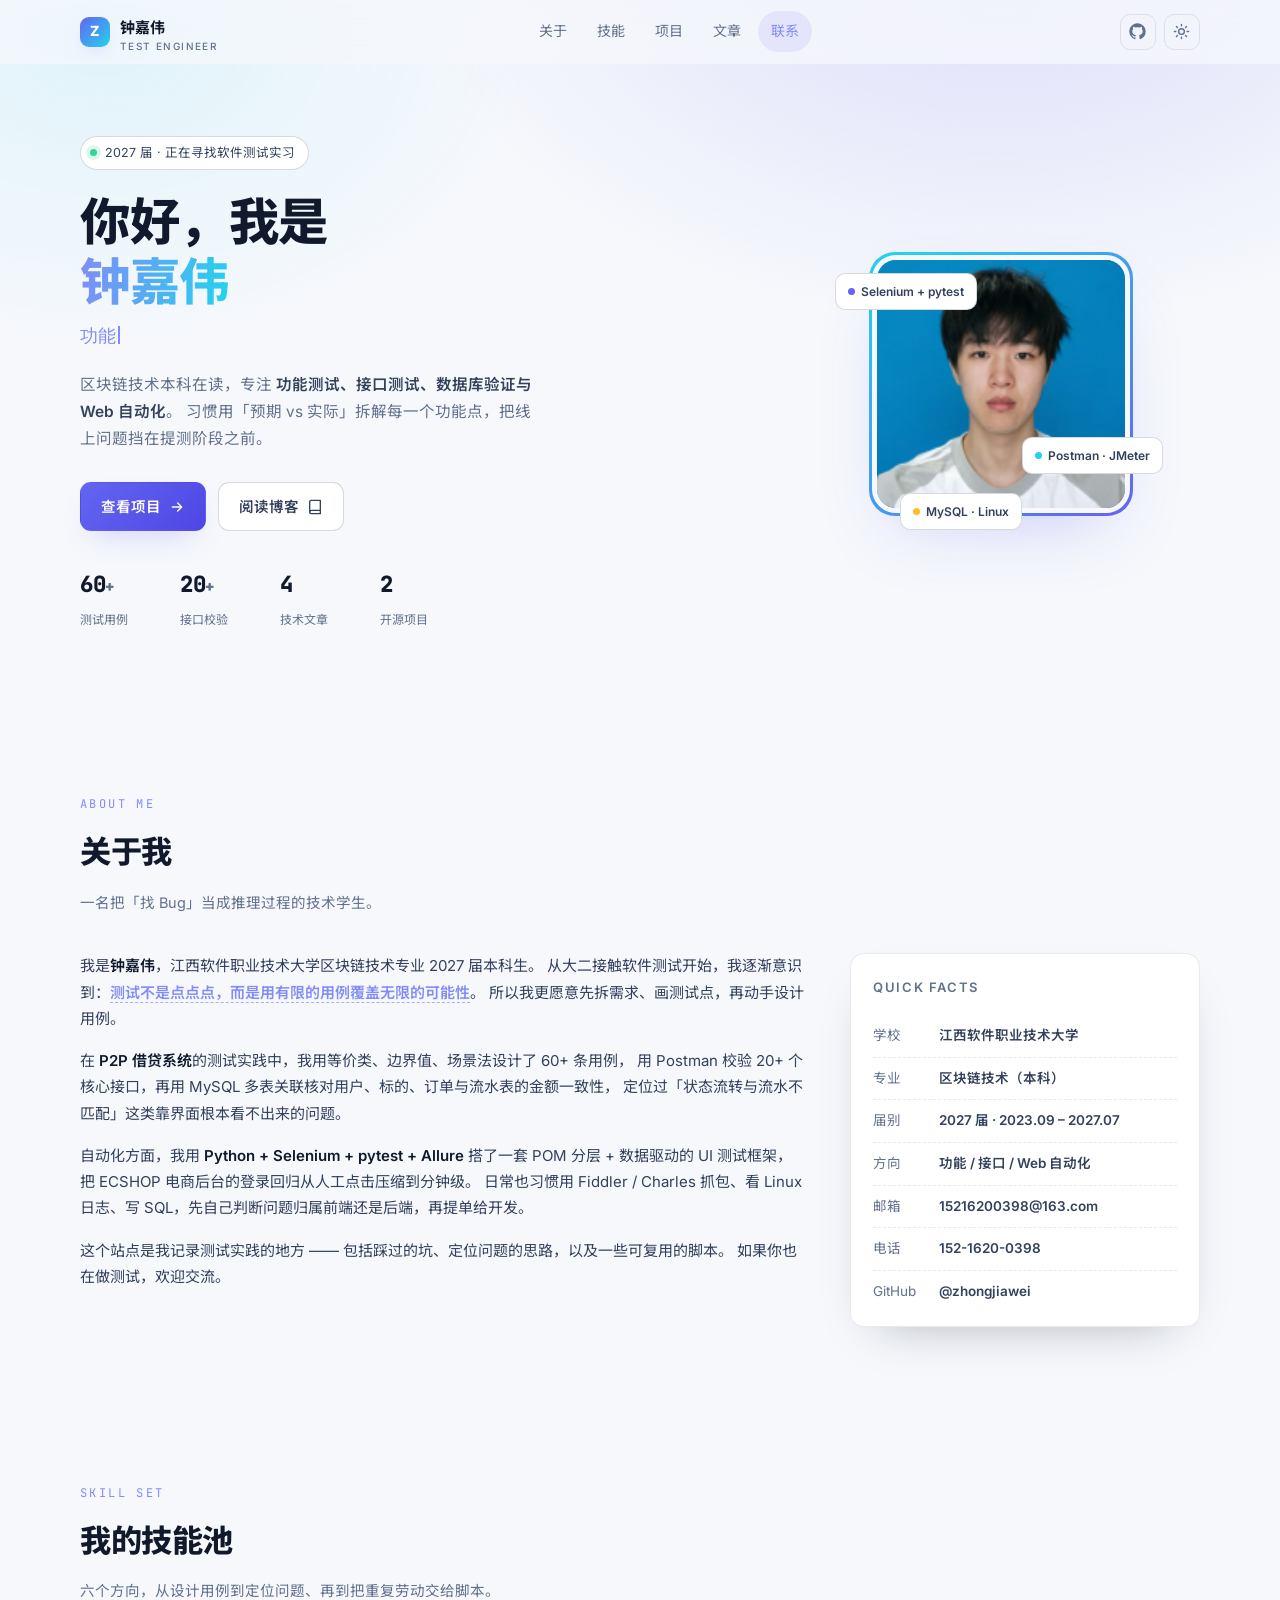
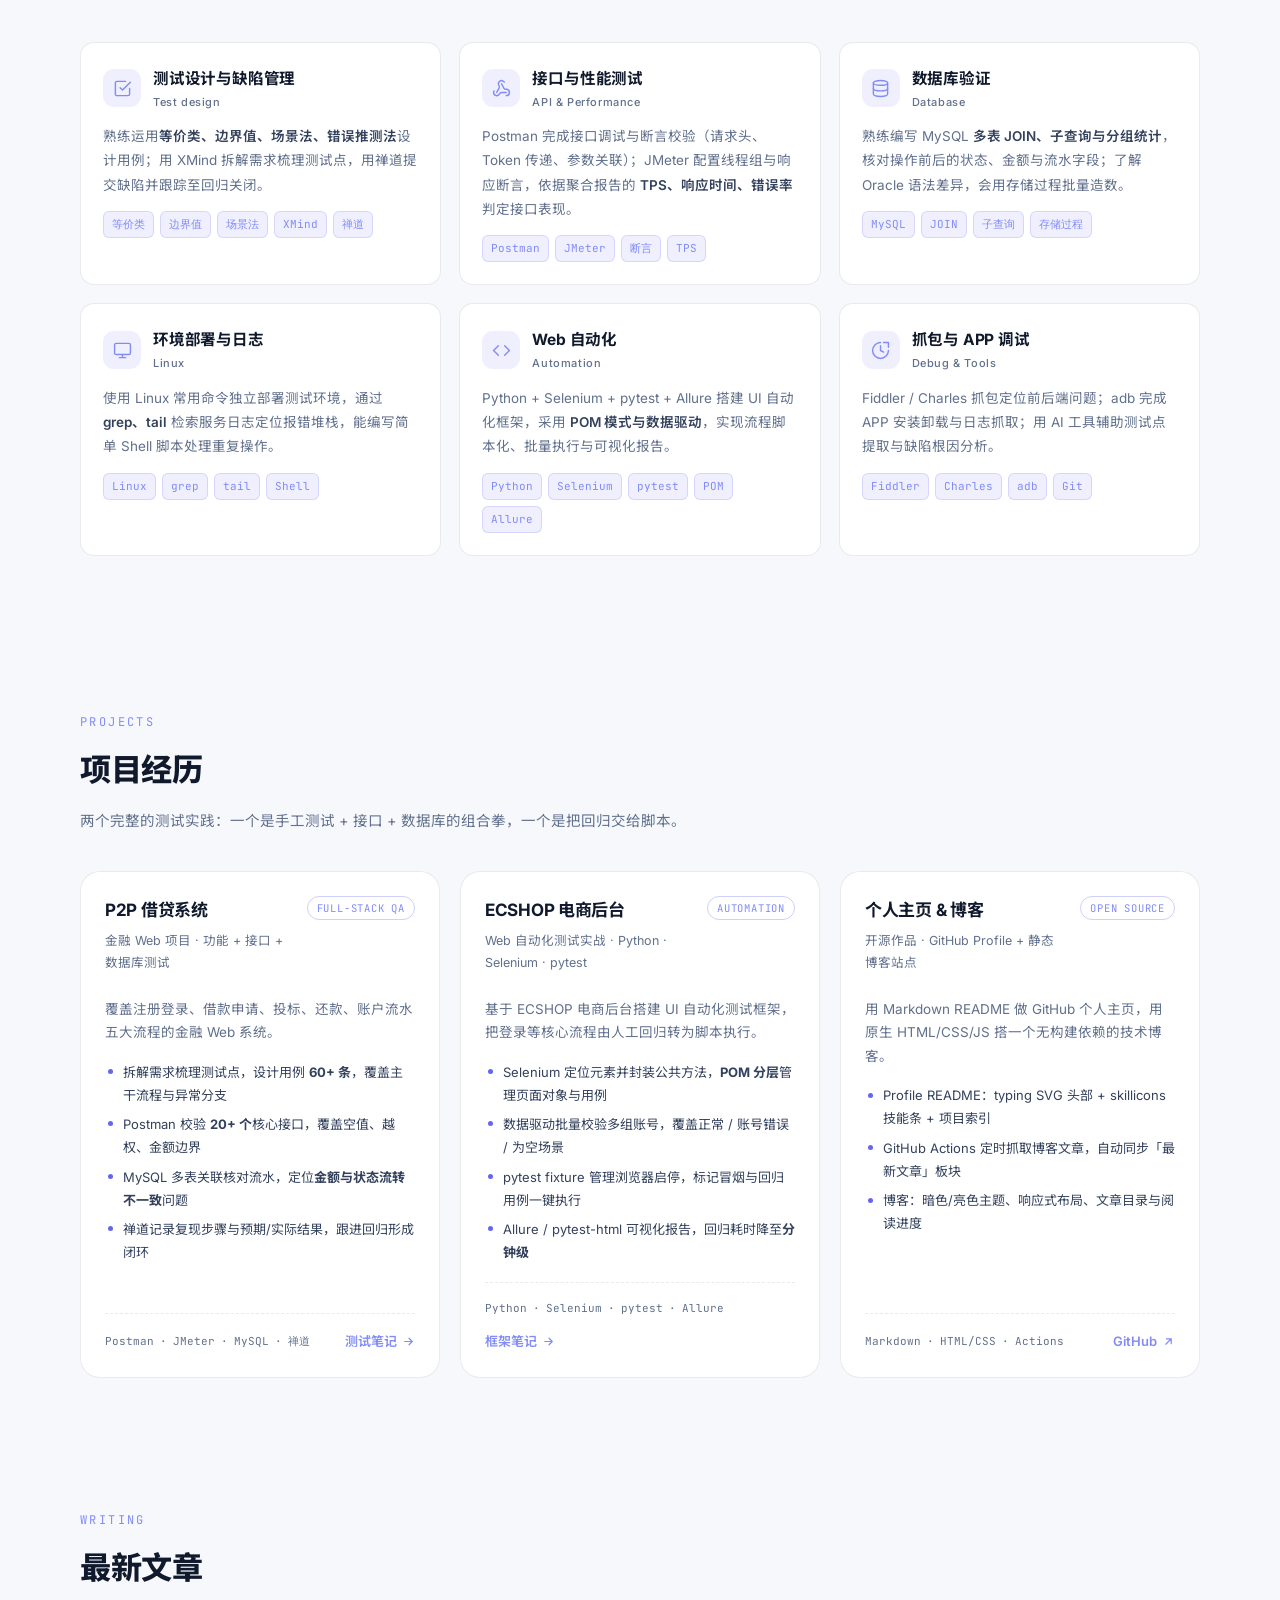
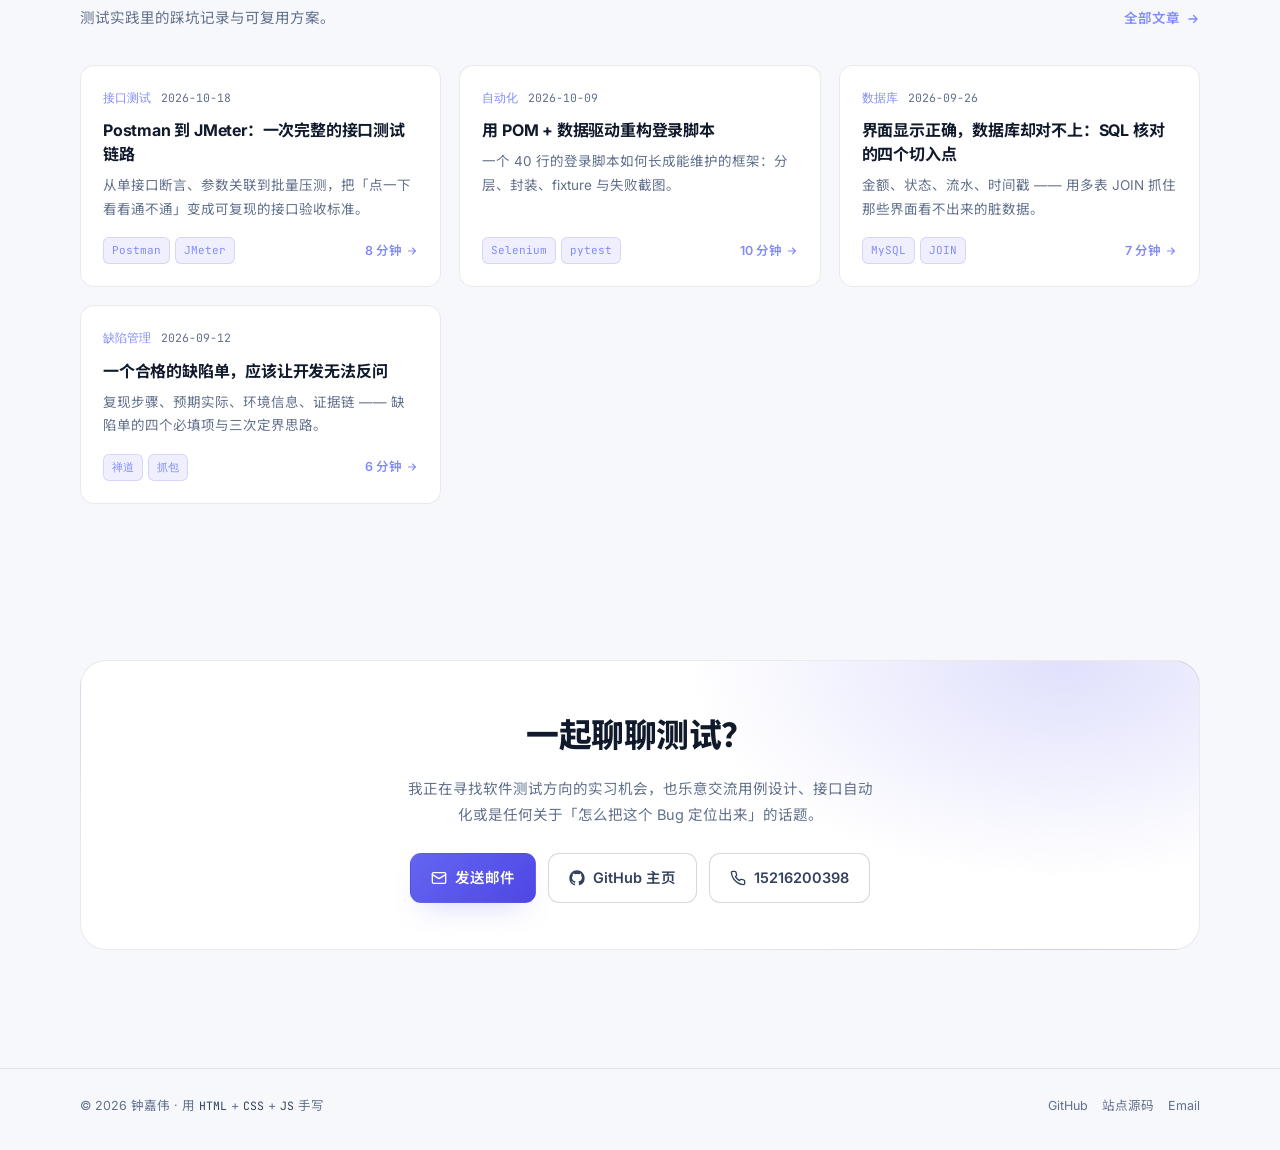
==== index.html @ fc5dd8a5 "feat: personal blog with 4 testing posts, dark/light theme and RSS feed" ====
<!DOCTYPE html>
<html lang="zh-CN" data-theme="dark">
<head>
<meta charset="UTF-8" />
<meta name="viewport" content="width=device-width, initial-scale=1.0" />
<title>钟嘉伟 | 软件测试工程师 · 个人博客</title>
<meta name="description" content="钟嘉伟的个人主页与博客 — 软件测试工程师方向，记录功能测试、接口测试、数据库验证与 Web 自动化的实践笔记。" />
<meta name="author" content="钟嘉伟" />
<meta property="og:title" content="钟嘉伟 | 软件测试工程师 · 个人博客" />
<meta property="og:description" content="记录功能、接口、数据库与自动化测试的实践笔记。" />
<meta property="og:type" content="website" />
<link rel="icon" href="assets/img/favicon.svg" type="image/svg+xml" />
<link rel="preconnect" href="https://fonts.googleapis.com" />
<link rel="preconnect" href="https://fonts.gstatic.com" crossorigin />
<link href="https://fonts.googleapis.com/css2?family=Inter:wght@400;500;600;700;800&family=JetBrains+Mono:wght@400;500;600&family=Noto+Sans+SC:wght@400;500;700;800&display=swap" rel="stylesheet" />
<link rel="stylesheet" href="assets/css/style.css" />
</head>
<body>

<!-- ============ NAV ============ -->
<header class="nav" id="nav">
  <div class="nav__inner">
    <a href="index.html" class="brand">
      <span class="brand__mark">Z</span>
      <span class="brand__text">
        <b>钟嘉伟</b>
        <small>Test Engineer</small>
      </span>
    </a>

    <nav class="nav__links" id="navLinks">
      <a href="#about">关于</a>
      <a href="#skills">技能</a>
      <a href="#projects">项目</a>
      <a href="blog.html">文章</a>
      <a href="#contact">联系</a>
    </nav>

    <div class="nav__tools">
      <a class="icon-btn" href="https://github.com/zhongjiawei" target="_blank" rel="noopener" aria-label="GitHub">
        <svg viewBox="0 0 24 24" fill="currentColor"><path d="M12 .5C5.73.5.5 5.73.5 12a11.5 11.5 0 0 0 7.86 10.92c.58.1.79-.25.79-.55v-1.94c-3.2.7-3.88-1.54-3.88-1.54-.53-1.34-1.29-1.7-1.29-1.7-1.05-.72.08-.7.08-.7 1.16.08 1.77 1.2 1.77 1.2 1.03 1.76 2.7 1.25 3.36.96.1-.75.4-1.25.73-1.54-2.55-.29-5.24-1.28-5.24-5.7 0-1.26.45-2.29 1.19-3.1-.12-.29-.52-1.46.11-3.04 0 0 .96-.31 3.15 1.18a10.9 10.9 0 0 1 5.74 0c2.18-1.49 3.14-1.18 3.14-1.18.63 1.58.23 2.75.12 3.04.74.81 1.18 1.84 1.18 3.1 0 4.43-2.69 5.4-5.26 5.69.41.36.78 1.06.78 2.14v3.17c0 .3.2.66.8.55A11.5 11.5 0 0 0 23.5 12C23.5 5.73 18.27.5 12 .5Z"/></svg>
      </a>
      <button class="icon-btn" id="themeBtn" aria-label="切换主题">
        <svg class="icon-moon" viewBox="0 0 24 24" fill="none" stroke="currentColor" stroke-width="2" stroke-linecap="round" stroke-linejoin="round"><path d="M21 12.79A9 9 0 1 1 11.21 3 7 7 0 0 0 21 12.79Z"/></svg>
        <svg class="icon-sun" viewBox="0 0 24 24" fill="none" stroke="currentColor" stroke-width="2" stroke-linecap="round" stroke-linejoin="round"><circle cx="12" cy="12" r="4"/><path d="M12 2v2M12 20v2M4.9 4.9l1.4 1.4M17.7 17.7l1.4 1.4M2 12h2M20 12h2M4.9 19.1l1.4-1.4M17.7 6.3l1.4-1.4"/></svg>
      </button>
      <button class="icon-btn nav__toggle" id="navToggle" aria-label="菜单">
        <svg viewBox="0 0 24 24" fill="none" stroke="currentColor" stroke-width="2" stroke-linecap="round"><path d="M3 6h18M3 12h18M3 18h18"/></svg>
      </button>
    </div>
  </div>
</header>

<main>
<!-- ============ HERO ============ -->
<section class="hero">
  <div class="wrap hero__grid">
    <div class="hero__text">
      <span class="eyebrow"><i class="dot"></i>2027 届 · 正在寻找软件测试实习</span>
      <h1>你好，我是<br /><span class="grad">钟嘉伟</span></h1>
      <p class="hero__role"><span id="roleText"></span><span class="caret"></span></p>
      <p class="hero__desc">
        区块链技术本科在读，专注 <b>功能测试、接口测试、数据库验证与 Web 自动化</b>。
        习惯用「预期 vs 实际」拆解每一个功能点，把线上问题挡在提测阶段之前。
      </p>
      <div class="hero__cta">
        <a class="btn btn--primary" href="#projects">
          查看项目
          <svg viewBox="0 0 24 24" fill="none" stroke="currentColor" stroke-width="2" stroke-linecap="round" stroke-linejoin="round"><path d="M5 12h14M13 6l6 6-6 6"/></svg>
        </a>
        <a class="btn btn--ghost" href="blog.html">
          阅读博客
          <svg viewBox="0 0 24 24" fill="none" stroke="currentColor" stroke-width="2" stroke-linecap="round" stroke-linejoin="round"><path d="M4 19.5A2.5 2.5 0 0 1 6.5 17H20"/><path d="M6.5 2H20v20H6.5A2.5 2.5 0 0 1 4 19.5v-15A2.5 2.5 0 0 1 6.5 2Z"/></svg>
        </a>
      </div>
      <div class="hero__facts">
        <div class="fact"><b>60<span style="font-size:.7em">+</span></b><span>测试用例</span></div>
        <div class="fact"><b>20<span style="font-size:.7em">+</span></b><span>接口校验</span></div>
        <div class="fact"><b>4</b><span>技术文章</span></div>
        <div class="fact"><b>2</b><span>开源项目</span></div>
      </div>
    </div>

    <div class="hero__portrait">
      <div class="portrait__ring">
        <img src="assets/img/avatar.png" alt="钟嘉伟的头像" width="264" height="264" />
      </div>
      <span class="chip chip--1"><i></i>Selenium + pytest</span>
      <span class="chip chip--2"><i></i>Postman · JMeter</span>
      <span class="chip chip--3"><i></i>MySQL · Linux</span>
    </div>
  </div>
</section>

<!-- ============ ABOUT ============ -->
<section class="section" id="about">
  <div class="wrap">
    <div class="section__head reveal">
      <span class="section__kicker">About me</span>
      <h2>关于我</h2>
      <p>一名把「找 Bug」当成推理过程的技术学生。</p>
    </div>

    <div class="about__grid">
      <div class="about__text reveal">
        <p>
          我是<strong>钟嘉伟</strong>，江西软件职业技术大学区块链技术专业 2027 届本科生。
          从大二接触软件测试开始，我逐渐意识到：<span class="hl">测试不是点点点，而是用有限的用例覆盖无限的可能性</span>。
          所以我更愿意先拆需求、画测试点，再动手设计用例。
        </p>
        <p>
          在 <strong>P2P 借贷系统</strong>的测试实践中，我用等价类、边界值、场景法设计了 60+ 条用例，
          用 Postman 校验 20+ 个核心接口，再用 MySQL 多表关联核对用户、标的、订单与流水表的金额一致性，
          定位过「状态流转与流水不匹配」这类靠界面根本看不出来的问题。
        </p>
        <p>
          自动化方面，我用 <strong>Python + Selenium + pytest + Allure</strong> 搭了一套 POM 分层 + 数据驱动的
          UI 测试框架，把 ECSHOP 电商后台的登录回归从人工点击压缩到分钟级。
          日常也习惯用 Fiddler / Charles 抓包、看 Linux 日志、写 SQL，先自己判断问题归属前端还是后端，再提单给开发。
        </p>
        <p>
          这个站点是我记录测试实践的地方 —— 包括踩过的坑、定位问题的思路，以及一些可复用的脚本。
          如果你也在做测试，欢迎交流。
        </p>
      </div>

      <aside class="info-card reveal">
        <h3>Quick facts</h3>
        <div class="info-row"><span>学校</span><b>江西软件职业技术大学</b></div>
        <div class="info-row"><span>专业</span><b>区块链技术（本科）</b></div>
        <div class="info-row"><span>届别</span><b>2027 届 · 2023.09 – 2027.07</b></div>
        <div class="info-row"><span>方向</span><b>功能 / 接口 / Web 自动化</b></div>
        <div class="info-row"><span>邮箱</span><b>15216200398@163.com</b></div>
        <div class="info-row"><span>电话</span><b>152-1620-0398</b></div>
        <div class="info-row"><span>GitHub</span><b>@zhongjiawei</b></div>
      </aside>
    </div>
  </div>
</section>

<!-- ============ SKILLS ============ -->
<section class="section" id="skills">
  <div class="wrap">
    <div class="section__head reveal">
      <span class="section__kicker">Skill set</span>
      <h2>我的技能池</h2>
      <p>六个方向，从设计用例到定位问题、再到把重复劳动交给脚本。</p>
    </div>

    <div class="skills__grid">
      <article class="skill reveal">
        <div class="skill__top">
          <div class="skill__icon"><svg viewBox="0 0 24 24" fill="none" stroke="currentColor" stroke-width="1.8" stroke-linecap="round" stroke-linejoin="round"><path d="M9 11l3 3L22 4"/><path d="M21 12v7a2 2 0 0 1-2 2H5a2 2 0 0 1-2-2V5a2 2 0 0 1 2-2h11"/></svg></div>
          <h3>测试设计与缺陷管理<em>Test design</em></h3>
        </div>
        <p>熟练运用<b>等价类、边界值、场景法、错误推测法</b>设计用例；用 XMind 拆解需求梳理测试点，用禅道提交缺陷并跟踪至回归关闭。</p>
        <div class="tags"><span class="tag">等价类</span><span class="tag">边界值</span><span class="tag">场景法</span><span class="tag">XMind</span><span class="tag">禅道</span></div>
      </article>

      <article class="skill reveal">
        <div class="skill__top">
          <div class="skill__icon"><svg viewBox="0 0 24 24" fill="none" stroke="currentColor" stroke-width="1.8" stroke-linecap="round" stroke-linejoin="round"><path d="M18 16.98h-5.99c-1.1 0-1.95.94-2.48 1.9A4 4 0 0 1 2 17c.01-.7.2-1.4.57-2"/><path d="m6 17 3.13-5.78c.53-.97.1-2.18-.5-3.1a4 4 0 1 1 6.89-4.06"/><path d="m12 6 3.13 5.73C15.66 12.7 16.9 13 18 13a4 4 0 0 1 0 8"/></svg></div>
          <h3>接口与性能测试<em>API &amp; Performance</em></h3>
        </div>
        <p>Postman 完成接口调试与断言校验（请求头、Token 传递、参数关联）；JMeter 配置线程组与响应断言，依据聚合报告的 <b>TPS、响应时间、错误率</b>判定接口表现。</p>
        <div class="tags"><span class="tag">Postman</span><span class="tag">JMeter</span><span class="tag">断言</span><span class="tag">TPS</span></div>
      </article>

      <article class="skill reveal">
        <div class="skill__top">
          <div class="skill__icon"><svg viewBox="0 0 24 24" fill="none" stroke="currentColor" stroke-width="1.8" stroke-linecap="round" stroke-linejoin="round"><ellipse cx="12" cy="5" rx="9" ry="3"/><path d="M3 5v14a9 3 0 0 0 18 0V5"/><path d="M3 12a9 3 0 0 0 18 0"/></svg></div>
          <h3>数据库验证<em>Database</em></h3>
        </div>
        <p>熟练编写 MySQL <b>多表 JOIN、子查询与分组统计</b>，核对操作前后的状态、金额与流水字段；了解 Oracle 语法差异，会用存储过程批量造数。</p>
        <div class="tags"><span class="tag">MySQL</span><span class="tag">JOIN</span><span class="tag">子查询</span><span class="tag">存储过程</span></div>
      </article>

      <article class="skill reveal">
        <div class="skill__top">
          <div class="skill__icon"><svg viewBox="0 0 24 24" fill="none" stroke="currentColor" stroke-width="1.8" stroke-linecap="round" stroke-linejoin="round"><rect x="2" y="3" width="20" height="14" rx="2"/><path d="M8 21h8M12 17v4"/></svg></div>
          <h3>环境部署与日志<em>Linux</em></h3>
        </div>
        <p>使用 Linux 常用命令独立部署测试环境，通过 <b>grep、tail</b> 检索服务日志定位报错堆栈，能编写简单 Shell 脚本处理重复操作。</p>
        <div class="tags"><span class="tag">Linux</span><span class="tag">grep</span><span class="tag">tail</span><span class="tag">Shell</span></div>
      </article>

      <article class="skill reveal">
        <div class="skill__top">
          <div class="skill__icon"><svg viewBox="0 0 24 24" fill="none" stroke="currentColor" stroke-width="1.8" stroke-linecap="round" stroke-linejoin="round"><path d="M16 18l6-6-6-6M8 6l-6 6 6 6"/></svg></div>
          <h3>Web 自动化<em>Automation</em></h3>
        </div>
        <p>Python + Selenium + pytest + Allure 搭建 UI 自动化框架，采用 <b>POM 模式与数据驱动</b>，实现流程脚本化、批量执行与可视化报告。</p>
        <div class="tags"><span class="tag">Python</span><span class="tag">Selenium</span><span class="tag">pytest</span><span class="tag">POM</span><span class="tag">Allure</span></div>
      </article>

      <article class="skill reveal">
        <div class="skill__top">
          <div class="skill__icon"><svg viewBox="0 0 24 24" fill="none" stroke="currentColor" stroke-width="1.8" stroke-linecap="round" stroke-linejoin="round"><path d="M12 2a10 10 0 1 0 10 10"/><path d="M12 6v6l4 2"/><path d="M22 8V2h-6"/></svg></div>
          <h3>抓包与 APP 调试<em>Debug &amp; Tools</em></h3>
        </div>
        <p>Fiddler / Charles 抓包定位前后端问题；adb 完成 APP 安装卸载与日志抓取；用 AI 工具辅助测试点提取与缺陷根因分析。</p>
        <div class="tags"><span class="tag">Fiddler</span><span class="tag">Charles</span><span class="tag">adb</span><span class="tag">Git</span></div>
      </article>
    </div>
  </div>
</section>

<!-- ============ PROJECTS ============ -->
<section class="section" id="projects">
  <div class="wrap">
    <div class="section__head reveal">
      <span class="section__kicker">Projects</span>
      <h2>项目经历</h2>
      <p>两个完整的测试实践：一个是手工测试 + 接口 + 数据库的组合拳，一个是把回归交给脚本。</p>
    </div>

    <div class="projects__grid">
      <article class="project reveal">
        <div class="project__head">
          <div>
            <h3>P2P 借贷系统</h3>
            <p class="project__sub">金融 Web 项目 · 功能 + 接口 + 数据库测试</p>
          </div>
          <span class="project__badge">Full-stack QA</span>
        </div>
        <p class="desc">覆盖注册登录、借款申请、投标、还款、账户流水五大流程的金融 Web 系统。</p>
        <ul class="points">
          <li>拆解需求梳理测试点，设计用例 <b>60+ 条</b>，覆盖主干流程与异常分支</li>
          <li>Postman 校验 <b>20+ 个</b>核心接口，覆盖空值、越权、金额边界</li>
          <li>MySQL 多表关联核对流水，定位<b>金额与状态流转不一致</b>问题</li>
          <li>禅道记录复现步骤与预期/实际结果，跟进回归形成闭环</li>
        </ul>
        <div class="project__foot">
          <div class="project__stack"><span>Postman</span><span>·</span><span>JMeter</span><span>·</span><span>MySQL</span><span>·</span><span>禅道</span></div>
          <a class="project__link" href="posts/api-test-postman-jmeter.html">测试笔记 <svg viewBox="0 0 24 24" fill="none" stroke="currentColor" stroke-width="2.2" stroke-linecap="round" stroke-linejoin="round"><path d="M5 12h14M13 6l6 6-6 6"/></svg></a>
        </div>
      </article>

      <article class="project reveal">
        <div class="project__head">
          <div>
            <h3>ECSHOP 电商后台</h3>
            <p class="project__sub">Web 自动化测试实战 · Python · Selenium · pytest</p>
          </div>
          <span class="project__badge">Automation</span>
        </div>
        <p class="desc">基于 ECSHOP 电商后台搭建 UI 自动化测试框架，把登录等核心流程由人工回归转为脚本执行。</p>
        <ul class="points">
          <li>Selenium 定位元素并封装公共方法，<b>POM 分层</b>管理页面对象与用例</li>
          <li>数据驱动批量校验多组账号，覆盖正常 / 账号错误 / 为空场景</li>
          <li>pytest fixture 管理浏览器启停，标记冒烟与回归用例一键执行</li>
          <li>Allure / pytest-html 可视化报告，回归耗时降至<b>分钟级</b></li>
        </ul>
        <div class="project__foot">
          <div class="project__stack"><span>Python</span><span>·</span><span>Selenium</span><span>·</span><span>pytest</span><span>·</span><span>Allure</span></div>
          <a class="project__link" href="posts/selenium-pom-framework.html">框架笔记 <svg viewBox="0 0 24 24" fill="none" stroke="currentColor" stroke-width="2.2" stroke-linecap="round" stroke-linejoin="round"><path d="M5 12h14M13 6l6 6-6 6"/></svg></a>
        </div>
      </article>

      <article class="project reveal">
        <div class="project__head">
          <div>
            <h3>个人主页 &amp; 博客</h3>
            <p class="project__sub">开源作品 · GitHub Profile + 静态博客站点</p>
          </div>
          <span class="project__badge">Open source</span>
        </div>
        <p class="desc">用 Markdown README 做 GitHub 个人主页，用原生 HTML/CSS/JS 搭一个无构建依赖的技术博客。</p>
        <ul class="points">
          <li>Profile README：typing SVG 头部 + skillicons 技能条 + 项目索引</li>
          <li>GitHub Actions 定时抓取博客文章，自动同步「最新文章」板块</li>
          <li>博客：暗色/亮色主题、响应式布局、文章目录与阅读进度</li>
        </ul>
        <div class="project__foot">
          <div class="project__stack"><span>Markdown</span><span>·</span><span>HTML/CSS</span><span>·</span><span>Actions</span></div>
          <a class="project__link" href="https://github.com/zhongjiawei/zhongjiawei" target="_blank" rel="noopener">GitHub <svg viewBox="0 0 24 24" fill="none" stroke="currentColor" stroke-width="2.2" stroke-linecap="round" stroke-linejoin="round"><path d="M7 17 17 7M8 7h9v9"/></svg></a>
        </div>
      </article>
    </div>
  </div>
</section>

<!-- ============ POSTS ============ -->
<section class="section section--tight" id="posts">
  <div class="wrap">
    <div class="posts__head">
      <div class="section__head reveal">
        <span class="section__kicker">Writing</span>
        <h2>最新文章</h2>
        <p>测试实践里的踩坑记录与可复用方案。</p>
      </div>
      <a class="link-more" href="blog.html">全部文章 <svg viewBox="0 0 24 24" fill="none" stroke="currentColor" stroke-width="2.2" stroke-linecap="round" stroke-linejoin="round"><path d="M5 12h14M13 6l6 6-6 6"/></svg></a>
    </div>

    <div class="post-grid">
      <article class="post-card reveal">
        <div class="post-card__meta"><span class="post-card__cat">接口测试</span><span>2026-10-18</span></div>
        <h3><a href="posts/api-test-postman-jmeter.html">Postman 到 JMeter：一次完整的接口测试链路</a></h3>
        <p>从单接口断言、参数关联到批量压测，把「点一下看看通不通」变成可复现的接口验收标准。</p>
        <div class="post-card__foot">
          <div class="tags"><span class="tag">Postman</span><span class="tag">JMeter</span></div>
          <span class="post-card__read">8 分钟 <svg viewBox="0 0 24 24" fill="none" stroke="currentColor" stroke-width="2.2" stroke-linecap="round"><path d="M5 12h14M13 6l6 6-6 6"/></svg></span>
        </div>
      </article>

      <article class="post-card reveal">
        <div class="post-card__meta"><span class="post-card__cat">自动化</span><span>2026-10-09</span></div>
        <h3><a href="posts/selenium-pom-framework.html">用 POM + 数据驱动重构登录脚本</a></h3>
        <p>一个 40 行的登录脚本如何长成能维护的框架：分层、封装、fixture 与失败截图。</p>
        <div class="post-card__foot">
          <div class="tags"><span class="tag">Selenium</span><span class="tag">pytest</span></div>
          <span class="post-card__read">10 分钟 <svg viewBox="0 0 24 24" fill="none" stroke="currentColor" stroke-width="2.2" stroke-linecap="round"><path d="M5 12h14M13 6l6 6-6 6"/></svg></span>
        </div>
      </article>

      <article class="post-card reveal">
        <div class="post-card__meta"><span class="post-card__cat">数据库</span><span>2026-09-26</span></div>
        <h3><a href="posts/mysql-data-verify.html">界面显示正确，数据库却对不上：SQL 核对的四个切入点</a></h3>
        <p>金额、状态、流水、时间戳 —— 用多表 JOIN 抓住那些界面看不出来的脏数据。</p>
        <div class="post-card__foot">
          <div class="tags"><span class="tag">MySQL</span><span class="tag">JOIN</span></div>
          <span class="post-card__read">7 分钟 <svg viewBox="0 0 24 24" fill="none" stroke="currentColor" stroke-width="2.2" stroke-linecap="round"><path d="M5 12h14M13 6l6 6-6 6"/></svg></span>
        </div>
      </article>

      <article class="post-card reveal">
        <div class="post-card__meta"><span class="post-card__cat">缺陷管理</span><span>2026-09-12</span></div>
        <h3><a href="posts/defect-triage.html">一个合格的缺陷单，应该让开发无法反问</a></h3>
        <p>复现步骤、预期实际、环境信息、证据链 —— 缺陷单的四个必填项与三次定界思路。</p>
        <div class="post-card__foot">
          <div class="tags"><span class="tag">禅道</span><span class="tag">抓包</span></div>
          <span class="post-card__read">6 分钟 <svg viewBox="0 0 24 24" fill="none" stroke="currentColor" stroke-width="2.2" stroke-linecap="round"><path d="M5 12h14M13 6l6 6-6 6"/></svg></span>
        </div>
      </article>
    </div>
  </div>
</section>

<!-- ============ CONTACT ============ -->
<section class="section" id="contact">
  <div class="wrap">
    <div class="contact__box reveal">
      <h2>一起聊聊测试？</h2>
      <p>我正在寻找软件测试方向的实习机会，也乐意交流用例设计、接口自动化或是任何关于「怎么把这个 Bug 定位出来」的话题。</p>
      <div class="contact__actions">
        <a class="btn btn--primary" href="mailto:15216200398@163.com">
          <svg viewBox="0 0 24 24" fill="none" stroke="currentColor" stroke-width="2" stroke-linecap="round" stroke-linejoin="round"><rect x="2" y="4" width="20" height="16" rx="2"/><path d="m22 7-10 6L2 7"/></svg>
          发送邮件
        </a>
        <a class="btn btn--ghost" href="https://github.com/zhongjiawei" target="_blank" rel="noopener">
          <svg viewBox="0 0 24 24" fill="currentColor"><path d="M12 .5C5.73.5.5 5.73.5 12a11.5 11.5 0 0 0 7.86 10.92c.58.1.79-.25.79-.55v-1.94c-3.2.7-3.88-1.54-3.88-1.54-.53-1.34-1.29-1.7-1.29-1.7-1.05-.72.08-.7.08-.7 1.16.08 1.77 1.2 1.77 1.2 1.03 1.76 2.7 1.25 3.36.96.1-.75.4-1.25.73-1.54-2.55-.29-5.24-1.28-5.24-5.7 0-1.26.45-2.29 1.19-3.1-.12-.29-.52-1.46.11-3.04 0 0 .96-.31 3.15 1.18a10.9 10.9 0 0 1 5.74 0c2.18-1.49 3.14-1.18 3.14-1.18.63 1.58.23 2.75.12 3.04.74.81 1.18 1.84 1.18 3.1 0 4.43-2.69 5.4-5.26 5.69.41.36.78 1.06.78 2.14v3.17c0 .3.2.66.8.55A11.5 11.5 0 0 0 23.5 12C23.5 5.73 18.27.5 12 .5Z"/></svg>
          GitHub 主页
        </a>
        <a class="btn btn--ghost" href="tel:15216200398">
          <svg viewBox="0 0 24 24" fill="none" stroke="currentColor" stroke-width="2" stroke-linecap="round" stroke-linejoin="round"><path d="M22 16.92v3a2 2 0 0 1-2.18 2 19.79 19.79 0 0 1-8.63-3.07 19.5 19.5 0 0 1-6-6A19.79 19.79 0 0 1 2.12 4.18 2 2 0 0 1 4.11 2h3a2 2 0 0 1 2 1.72c.13.96.36 1.9.7 2.81a2 2 0 0 1-.45 2.11L8.09 9.91a16 16 0 0 0 6 6l1.27-1.27a2 2 0 0 1 2.11-.45c.9.34 1.85.57 2.81.7A2 2 0 0 1 22 16.92Z"/></svg>
          15216200398
        </a>
      </div>
    </div>
  </div>
</section>
</main>

<!-- ============ FOOTER ============ -->
<footer class="footer">
  <div class="wrap footer__inner">
    <span>© <span id="year">2026</span> 钟嘉伟 · 用 <code>HTML</code> + <code>CSS</code> + <code>JS</code> 手写</span>
    <div class="footer__social">
      <a href="https://github.com/zhongjiawei" target="_blank" rel="noopener">GitHub</a>
      <a href="https://github.com/zhongjiawei/My-Blog" target="_blank" rel="noopener">站点源码</a>
      <a href="mailto:15216200398@163.com">Email</a>
    </div>
  </div>
</footer>

<button class="to-top" id="toTop" aria-label="回到顶部">
  <svg viewBox="0 0 24 24" fill="none" stroke="currentColor" stroke-width="2.2" stroke-linecap="round" stroke-linejoin="round"><path d="M12 19V5M5 12l7-7 7 7"/></svg>
</button>

<script src="assets/js/main.js"></script>
</body>
</html>
---- assets/css/style.css ----
/* ==========================================================================
   钟嘉伟 · 个人博客  |  main stylesheet
   Theme: dark-first slate + indigo accent (对应参考站点的 Tailwind slate 色板)
   ========================================================================== */

/* ---------- design tokens ---------- */
:root {
  --font-sans: "Inter", "Noto Sans SC", -apple-system, BlinkMacSystemFont,
    "Segoe UI", "PingFang SC", "Microsoft YaHei", sans-serif;
  --font-mono: "JetBrains Mono", "Fira Code", ui-monospace, SFMono-Regular,
    Menlo, Consolas, monospace;

  --accent: #6366f1;
  --accent-soft: #818cf8;
  --accent-2: #22d3ee;
  --accent-glow: rgba(99, 102, 241, 0.35);

  --radius-sm: 8px;
  --radius: 14px;
  --radius-lg: 20px;
  --maxw: 1120px;
  --nav-h: 64px;

  --ease: cubic-bezier(0.22, 1, 0.36, 1);
}

/* dark (default) */
[data-theme="dark"] {
  color-scheme: dark;
  --bg: #0b1120;
  --bg-soft: #0f172a;
  --surface: #131c31;
  --surface-2: #1a2438;
  --border: rgba(148, 163, 184, 0.14);
  --border-strong: rgba(148, 163, 184, 0.26);
  --text: #e8eef8;
  --text-soft: #c7d2e0;
  --muted: #8fa0b8;
  --code-bg: #0d1526;
  --nav-bg: rgba(11, 17, 32, 0.72);
  --shadow: 0 24px 60px -28px rgba(0, 0, 0, 0.85);
  --tag-bg: rgba(99, 102, 241, 0.12);
}

/* light */
[data-theme="light"] {
  color-scheme: light;
  --bg: #f6f8fc;
  --bg-soft: #eef2f9;
  --surface: #ffffff;
  --surface-2: #f7f9fd;
  --border: rgba(15, 23, 42, 0.09);
  --border-strong: rgba(15, 23, 42, 0.16);
  --text: #101a2c;
  --text-soft: #33415c;
  --muted: #61708c;
  --code-bg: #0f172a;
  --nav-bg: rgba(246, 248, 252, 0.78);
  --shadow: 0 20px 50px -30px rgba(15, 23, 42, 0.4);
  --tag-bg: rgba(99, 102, 241, 0.1);
}

/* ---------- reset ---------- */
*,
*::before,
*::after { box-sizing: border-box; }

html { scroll-behavior: smooth; scroll-padding-top: calc(var(--nav-h) + 16px); }

body {
  margin: 0;
  font-family: var(--font-sans);
  background: var(--bg);
  color: var(--text);
  line-height: 1.75;
  -webkit-font-smoothing: antialiased;
  overflow-x: hidden;
}

/* 背景光斑 */
body::before {
  content: "";
  position: fixed;
  inset: 0;
  z-index: -1;
  pointer-events: none;
  background:
    radial-gradient(60rem 40rem at 78% -8%, rgba(99, 102, 241, 0.18), transparent 62%),
    radial-gradient(45rem 32rem at 8% 4%, rgba(34, 211, 238, 0.1), transparent 60%);
}

img { max-width: 100%; display: block; }
a { color: inherit; text-decoration: none; }
button { font: inherit; cursor: pointer; }
ul { margin: 0; padding: 0; list-style: none; }

::selection { background: var(--accent); color: #fff; }

.wrap { width: min(100% - 40px, var(--maxw)); margin-inline: auto; }

/* ---------- nav ---------- */
.nav {
  position: fixed;
  inset: 0 0 auto 0;
  height: var(--nav-h);
  z-index: 60;
  display: flex;
  align-items: center;
  background: var(--nav-bg);
  backdrop-filter: blur(16px) saturate(160%);
  border-bottom: 1px solid transparent;
  transition: border-color 0.3s var(--ease), background 0.3s var(--ease);
}
.nav.scrolled { border-bottom-color: var(--border); }

.nav__inner {
  width: min(100% - 40px, var(--maxw));
  margin-inline: auto;
  display: flex;
  align-items: center;
  justify-content: space-between;
  gap: 24px;
}

.brand { display: flex; align-items: center; gap: 10px; font-weight: 700; letter-spacing: 0.2px; }
.brand__mark {
  width: 30px; height: 30px;
  display: grid; place-items: center;
  border-radius: 9px;
  background: linear-gradient(135deg, var(--accent), var(--accent-2));
  color: #fff; font-size: 14px; font-weight: 800;
  box-shadow: 0 8px 20px -8px var(--accent-glow);
}
.brand__text small {
  display: block; font-size: 10px; font-weight: 500;
  color: var(--muted); letter-spacing: 1.4px; text-transform: uppercase; line-height: 1;
}
.brand__text b { font-size: 15px; line-height: 1.3; }

.nav__links { display: flex; align-items: center; gap: 4px; }
.nav__links a {
  padding: 8px 13px;
  border-radius: 999px;
  font-size: 14px;
  color: var(--muted);
  transition: color 0.2s, background 0.2s;
}
.nav__links a:hover { color: var(--text); background: var(--surface-2); }
.nav__links a.active { color: var(--accent-soft); background: var(--tag-bg); }

.nav__tools { display: flex; align-items: center; gap: 8px; }

.icon-btn {
  width: 36px; height: 36px;
  display: grid; place-items: center;
  border: 1px solid var(--border);
  border-radius: 10px;
  background: transparent;
  color: var(--muted);
  transition: 0.2s;
}
.icon-btn:hover { color: var(--accent-soft); border-color: var(--border-strong); background: var(--surface-2); }
.icon-btn svg { width: 17px; height: 17px; }

[data-theme="dark"] .icon-sun { display: none; }
[data-theme="light"] .icon-moon { display: none; }

.nav__toggle { display: none; }

/* ---------- hero ---------- */
.hero {
  position: relative;
  padding: calc(var(--nav-h) + 72px) 0 84px;
}
.hero__grid {
  display: grid;
  grid-template-columns: 1.25fr 0.75fr;
  align-items: center;
  gap: 56px;
}

.eyebrow {
  display: inline-flex; align-items: center; gap: 8px;
  padding: 5px 13px 5px 9px;
  border: 1px solid var(--border-strong);
  border-radius: 999px;
  font-size: 12.5px;
  color: var(--text-soft);
  background: var(--surface);
  margin-bottom: 22px;
}
.dot {
  width: 7px; height: 7px; border-radius: 50%;
  background: #34d399;
  box-shadow: 0 0 0 4px rgba(52, 211, 153, 0.16);
  animation: pulse 2.4s infinite;
}
@keyframes pulse {
  0%, 100% { box-shadow: 0 0 0 4px rgba(52, 211, 153, 0.16); }
  50% { box-shadow: 0 0 0 7px rgba(52, 211, 153, 0.05); }
}

.hero h1 {
  font-size: clamp(2.1rem, 4.4vw, 3.15rem);
  line-height: 1.2;
  letter-spacing: -0.5px;
  margin: 0 0 8px;
  font-weight: 800;
}
.hero h1 .grad {
  background: linear-gradient(100deg, var(--accent-soft), var(--accent-2));
  -webkit-background-clip: text;
  background-clip: text;
  color: transparent;
}

.hero__role {
  font-family: var(--font-mono);
  font-size: clamp(0.95rem, 1.6vw, 1.1rem);
  color: var(--accent-soft);
  min-height: 1.8em;
  margin: 0 0 18px;
}
.caret {
  display: inline-block; width: 2px; height: 1.05em;
  background: var(--accent-soft); margin-left: 2px;
  vertical-align: -0.15em;
  animation: blink 1s steps(2) infinite;
}
@keyframes blink { 50% { opacity: 0; } }

.hero__desc { color: var(--muted); font-size: 15.5px; max-width: 46ch; margin: 0 0 30px; }
.hero__desc b { color: var(--text-soft); font-weight: 600; }

.hero__cta { display: flex; flex-wrap: wrap; gap: 12px; margin-bottom: 34px; }

.btn {
  display: inline-flex; align-items: center; gap: 8px;
  padding: 11px 20px;
  border-radius: 11px;
  font-size: 14.5px; font-weight: 600;
  border: 1px solid transparent;
  transition: transform 0.2s var(--ease), box-shadow 0.25s, background 0.2s, border-color 0.2s;
}
.btn svg { width: 16px; height: 16px; }
.btn--primary {
  background: linear-gradient(135deg, var(--accent), #4f46e5);
  color: #fff;
  box-shadow: 0 14px 30px -14px var(--accent-glow);
}
.btn--primary:hover { transform: translateY(-2px); box-shadow: 0 18px 36px -14px var(--accent-glow); }
.btn--ghost {
  border-color: var(--border-strong);
  color: var(--text-soft);
  background: var(--surface);
}
.btn--ghost:hover { transform: translateY(-2px); border-color: var(--accent); color: var(--accent-soft); }

.hero__facts { display: flex; flex-wrap: wrap; gap: 26px; }
.fact { min-width: 74px; }
.fact b {
  display: block; font-size: 1.4rem; font-weight: 800; letter-spacing: -0.5px;
  font-family: var(--font-mono);
}
.fact span { font-size: 12px; color: var(--muted); }

/* avatar */
.hero__portrait { position: relative; justify-self: center; }
.portrait__ring {
  position: relative;
  width: clamp(200px, 24vw, 264px);
  aspect-ratio: 1;
  border-radius: 26px;
  padding: 3px;
  background: conic-gradient(from 140deg, var(--accent), var(--accent-2), var(--accent));
  box-shadow: 0 30px 70px -30px var(--accent-glow);
}
.portrait__ring img {
  width: 100%; height: 100%;
  object-fit: cover;
  border-radius: 24px;
  border: 5px solid var(--bg);
}

.chip {
  position: absolute;
  display: inline-flex; align-items: center; gap: 6px;
  padding: 7px 12px;
  border-radius: 10px;
  background: var(--surface);
  border: 1px solid var(--border-strong);
  font-size: 12px; font-weight: 600;
  color: var(--text-soft);
  box-shadow: var(--shadow);
  animation: float 5.5s ease-in-out infinite;
  white-space: nowrap;
}
.chip i { width: 7px; height: 7px; border-radius: 50%; background: var(--accent); display: inline-block; }
.chip--1 { top: 8%; left: -34px; animation-delay: 0s; }
.chip--2 { bottom: 16%; right: -30px; animation-delay: 1.1s; }
.chip--3 { bottom: -14px; left: 12%; animation-delay: 2.2s; }
.chip--2 i { background: var(--accent-2); }
.chip--3 i { background: #fbbf24; }
@keyframes float {
  0%, 100% { transform: translateY(0); }
  50% { transform: translateY(-9px); }
}

/* ---------- section shell ---------- */
.section { padding: 78px 0; }
.section--tight { padding: 54px 0 78px; }

.section__head { margin-bottom: 38px; max-width: 62ch; }
.section__kicker {
  display: block;
  font-family: var(--font-mono);
  font-size: 12px;
  letter-spacing: 2.4px;
  text-transform: uppercase;
  color: var(--accent-soft);
  margin-bottom: 10px;
}
.section__head h2 {
  font-size: clamp(1.5rem, 2.6vw, 1.95rem);
  margin: 0 0 10px;
  letter-spacing: -0.4px;
  font-weight: 800;
}
.section__head p { margin: 0; color: var(--muted); font-size: 14.5px; }

/* ---------- about ---------- */
.about__grid {
  display: grid;
  grid-template-columns: 1.35fr 0.65fr;
  gap: 44px;
  align-items: start;
}
.about__text p { margin: 0 0 16px; color: var(--text-soft); font-size: 15px; }
.about__text p:last-child { margin-bottom: 0; }
.about__text strong { color: var(--text); font-weight: 600; }
.hl {
  color: var(--accent-soft);
  font-weight: 600;
  border-bottom: 1px dashed rgba(99, 102, 241, 0.5);
}

.info-card {
  padding: 22px;
  border: 1px solid var(--border);
  border-radius: var(--radius);
  background: var(--surface);
  box-shadow: var(--shadow);
}
.info-card h3 {
  margin: 0 0 16px;
  font-size: 13px;
  letter-spacing: 1.6px;
  text-transform: uppercase;
  color: var(--muted);
  font-weight: 600;
}
.info-row {
  display: flex; gap: 10px; align-items: baseline;
  padding: 9px 0;
  border-bottom: 1px dashed var(--border);
  font-size: 13.5px;
}
.info-row:last-child { border-bottom: 0; padding-bottom: 0; }
.info-row span { color: var(--muted); min-width: 56px; }
.info-row b { font-weight: 600; color: var(--text-soft); }

/* ---------- skills ---------- */
.skills__grid {
  display: grid;
  grid-template-columns: repeat(auto-fit, minmax(300px, 1fr));
  gap: 18px;
}
.skill {
  position: relative;
  padding: 22px;
  border: 1px solid var(--border);
  border-radius: var(--radius);
  background: var(--surface);
  transition: transform 0.3s var(--ease), border-color 0.3s, box-shadow 0.3s;
  overflow: hidden;
}
.skill::after {
  content: "";
  position: absolute; inset: 0 0 auto 0; height: 2px;
  background: linear-gradient(90deg, var(--accent), var(--accent-2));
  transform: scaleX(0); transform-origin: left;
  transition: transform 0.4s var(--ease);
}
.skill:hover { transform: translateY(-4px); border-color: var(--border-strong); box-shadow: var(--shadow); }
.skill:hover::after { transform: scaleX(1); }

.skill__top { display: flex; align-items: center; gap: 12px; margin-bottom: 12px; }
.skill__icon {
  width: 38px; height: 38px;
  flex: 0 0 auto;
  display: grid; place-items: center;
  border-radius: 11px;
  background: var(--tag-bg);
  color: var(--accent-soft);
}
.skill__icon svg { width: 19px; height: 19px; }
.skill h3 { margin: 0; font-size: 15.5px; font-weight: 700; letter-spacing: -0.2px; }
.skill h3 em {
  display: block; font-style: normal; font-size: 11px;
  color: var(--muted); font-weight: 500; letter-spacing: 0.6px;
  margin-top: 1px;
}
.skill p { margin: 0 0 14px; font-size: 13.5px; color: var(--muted); line-height: 1.8; }
.skill p b { color: var(--text-soft); font-weight: 600; }

.tags { display: flex; flex-wrap: wrap; gap: 6px; }
.tag {
  font-family: var(--font-mono);
  font-size: 11px;
  padding: 3px 8px;
  border-radius: 6px;
  background: var(--tag-bg);
  color: var(--accent-soft);
  border: 1px solid rgba(99, 102, 241, 0.18);
}

/* ---------- projects ---------- */
.projects__grid {
  display: grid;
  grid-template-columns: repeat(auto-fit, minmax(320px, 1fr));
  gap: 20px;
}
.project {
  display: flex; flex-direction: column;
  padding: 24px;
  border: 1px solid var(--border);
  border-radius: var(--radius-lg);
  background: var(--surface);
  transition: transform 0.3s var(--ease), border-color 0.3s, box-shadow 0.3s;
}
.project:hover { transform: translateY(-5px); border-color: var(--border-strong); box-shadow: var(--shadow); }

.project__head { display: flex; align-items: flex-start; justify-content: space-between; gap: 14px; margin-bottom: 12px; }
.project__badge {
  font-family: var(--font-mono);
  font-size: 10.5px;
  letter-spacing: 0.8px;
  text-transform: uppercase;
  color: var(--accent-soft);
  border: 1px solid rgba(99, 102, 241, 0.3);
  border-radius: 999px;
  padding: 2px 9px;
  white-space: nowrap;
}
.project h3 { margin: 0 0 4px; font-size: 17px; font-weight: 700; letter-spacing: -0.3px; }
.project__sub { font-size: 12.5px; color: var(--muted); margin: 0 0 12px; }
.project p.desc { margin: 0 0 16px; font-size: 13.5px; color: var(--muted); }
.project ul.points { margin: 0 0 18px; display: grid; gap: 7px; }
.project ul.points li {
  position: relative;
  padding-left: 18px;
  font-size: 13px;
  color: var(--text-soft);
}
.project ul.points li::before {
  content: "";
  position: absolute; left: 3px; top: 0.62em;
  width: 5px; height: 5px; border-radius: 50%;
  background: var(--accent);
}
.project__foot {
  margin-top: auto;
  padding-top: 16px;
  border-top: 1px dashed var(--border);
  display: flex; align-items: center; justify-content: space-between; gap: 12px;
  flex-wrap: wrap;
}
.project__stack { display: flex; gap: 6px; flex-wrap: wrap; }
.project__stack span {
  font-family: var(--font-mono); font-size: 11px; color: var(--muted);
}
.project__link { font-size: 13px; font-weight: 600; color: var(--accent-soft); display: inline-flex; gap: 5px; align-items: center; }
.project__link:hover { gap: 9px; }
.project__link svg { width: 13px; height: 13px; transition: transform 0.2s; }

/* ---------- posts ---------- */
.posts__head {
  display: flex; align-items: flex-end; justify-content: space-between;
  gap: 24px; flex-wrap: wrap; margin-bottom: 34px;
}
.posts__head .section__head { margin-bottom: 0; }
.link-more { font-size: 13.5px; font-weight: 600; color: var(--accent-soft); display: inline-flex; align-items: center; gap: 6px; }
.link-more:hover { gap: 10px; }
.link-more svg { width: 14px; height: 14px; transition: transform 0.2s; }

.post-grid { display: grid; grid-template-columns: repeat(auto-fit, minmax(300px, 1fr)); gap: 18px; }

.post-card {
  display: flex; flex-direction: column;
  padding: 22px;
  border: 1px solid var(--border);
  border-radius: var(--radius);
  background: var(--surface);
  transition: transform 0.3s var(--ease), border-color 0.3s, box-shadow 0.3s;
}
.post-card:hover { transform: translateY(-4px); border-color: var(--border-strong); box-shadow: var(--shadow); }
.post-card__meta {
  display: flex; align-items: center; gap: 10px;
  font-family: var(--font-mono); font-size: 11.5px;
  color: var(--muted); margin-bottom: 10px;
}
.post-card__cat { color: var(--accent-soft); }
.post-card h3 { margin: 0 0 8px; font-size: 16px; line-height: 1.5; font-weight: 700; letter-spacing: -0.2px; }
.post-card h3 a:hover { color: var(--accent-soft); }
.post-card p { margin: 0 0 16px; font-size: 13.5px; color: var(--muted); }
.post-card__foot { margin-top: auto; display: flex; align-items: center; justify-content: space-between; gap: 10px; }
.post-card__foot .tags { gap: 5px; }
.post-card__read {
  font-size: 12.5px; font-weight: 600; color: var(--accent-soft);
  display: inline-flex; align-items: center; gap: 4px; white-space: nowrap;
}
.post-card__read svg { width: 12px; height: 12px; }

/* ---------- contact ---------- */
.contact__box {
  position: relative;
  padding: 46px 40px;
  border: 1px solid var(--border);
  border-radius: 26px;
  background:
    radial-gradient(38rem 22rem at 88% 0%, rgba(99, 102, 241, 0.2), transparent 62%),
    var(--surface);
  text-align: center;
  overflow: hidden;
}
.contact__box h2 { margin: 0 0 12px; font-size: clamp(1.5rem, 2.8vw, 2.05rem); letter-spacing: -0.5px; font-weight: 800; }
.contact__box p { margin: 0 auto 26px; color: var(--muted); max-width: 52ch; font-size: 14.5px; }
.contact__actions { display: flex; justify-content: center; flex-wrap: wrap; gap: 12px; }

/* ---------- footer ---------- */
.footer {
  border-top: 1px solid var(--border);
  padding: 26px 0 34px;
  margin-top: 40px;
}
.footer__inner {
  display: flex; align-items: center; justify-content: space-between;
  gap: 16px; flex-wrap: wrap;
  font-size: 12.5px; color: var(--muted);
}
.footer__social { display: flex; gap: 14px; }
.footer__social a:hover { color: var(--accent-soft); }
.footer code { font-family: var(--font-mono); font-size: 11.5px; color: var(--text-soft); }

/* ---------- blog list page ---------- */
.page-head { padding: calc(var(--nav-h) + 64px) 0 34px; }
.page-head h1 { margin: 0 0 10px; font-size: clamp(1.8rem, 3.4vw, 2.4rem); letter-spacing: -0.6px; font-weight: 800; }
.page-head p { margin: 0; color: var(--muted); max-width: 60ch; }

.filters { display: flex; flex-wrap: wrap; gap: 8px; margin: 26px 0 30px; }
.filter {
  padding: 6px 14px;
  border-radius: 999px;
  border: 1px solid var(--border-strong);
  background: transparent;
  color: var(--muted);
  font-size: 13px;
  transition: 0.2s;
}
.filter:hover { color: var(--text); border-color: var(--accent); }
.filter.is-on { background: var(--tag-bg); color: var(--accent-soft); border-color: rgba(99, 102, 241, 0.4); }

.list-item {
  display: grid;
  grid-template-columns: 92px 1fr auto;
  gap: 22px;
  align-items: baseline;
  padding: 22px 0;
  border-bottom: 1px dashed var(--border);
  transition: 0.25s;
}
.list-item:hover { padding-left: 8px; }
.list-item__date {
  font-family: var(--font-mono); font-size: 12px; color: var(--muted); white-space: nowrap;
}
.list-item h3 { margin: 0 0 6px; font-size: 16.5px; font-weight: 700; }
.list-item:hover h3 { color: var(--accent-soft); }
.list-item p { margin: 0; font-size: 13.5px; color: var(--muted); }
.list-item__cat {
  font-family: var(--font-mono); font-size: 11px; color: var(--accent-soft);
  border: 1px solid rgba(99, 102, 241, 0.25); border-radius: 999px;
  padding: 2px 10px; white-space: nowrap;
}

/* ---------- article ---------- */
.progress {
  position: fixed; top: var(--nav-h); left: 0; height: 2px;
  width: 0; background: linear-gradient(90deg, var(--accent), var(--accent-2));
  z-index: 55; transition: width 0.1s linear;
}

.article { padding: calc(var(--nav-h) + 56px) 0 20px; }
.article__head { max-width: 74ch; margin: 0 auto 34px; }
.article__cat {
  font-family: var(--font-mono); font-size: 11.5px; letter-spacing: 1px;
  color: var(--accent-soft); text-transform: uppercase;
}
.article__head h1 {
  margin: 12px 0 16px;
  font-size: clamp(1.65rem, 3.6vw, 2.4rem);
  line-height: 1.3;
  letter-spacing: -0.6px;
  font-weight: 800;
}
.article__meta {
  display: flex; flex-wrap: wrap; gap: 16px;
  font-family: var(--font-mono); font-size: 12px; color: var(--muted);
  padding-bottom: 22px; border-bottom: 1px solid var(--border);
}

.article__layout {
  display: grid;
  grid-template-columns: minmax(0, 1fr) 210px;
  gap: 52px;
  max-width: 1040px;
  margin: 0 auto;
}

.prose { max-width: 74ch; font-size: 15.5px; color: var(--text-soft); }
.prose > p:first-of-type { font-size: 16.5px; color: var(--text); }
.prose h2 {
  margin: 40px 0 14px;
  font-size: 1.32rem;
  letter-spacing: -0.3px;
  font-weight: 700;
  color: var(--text);
  scroll-margin-top: 90px;
}
.prose h3 { margin: 28px 0 10px; font-size: 1.08rem; font-weight: 700; color: var(--text); scroll-margin-top: 90px; }
.prose p { margin: 0 0 16px; }
.prose a { color: var(--accent-soft); border-bottom: 1px solid rgba(99, 102, 241, 0.35); }
.prose a:hover { border-bottom-color: var(--accent-soft); }
.prose strong { color: var(--text); font-weight: 600; }
.prose ul, .prose ol { margin: 0 0 18px; padding-left: 22px; }
.prose ul { list-style: disc; }
.prose ol { list-style: decimal; }
.prose li { margin-bottom: 8px; }
.prose li::marker { color: var(--accent); }
.prose blockquote {
  margin: 22px 0;
  padding: 14px 20px;
  border-left: 3px solid var(--accent);
  background: var(--surface-2);
  border-radius: 0 10px 10px 0;
  color: var(--text-soft);
  font-size: 14.5px;
}
.prose blockquote p:last-child { margin-bottom: 0; }
.prose code {
  font-family: var(--font-mono);
  font-size: 0.87em;
  padding: 2px 6px;
  border-radius: 5px;
  background: var(--tag-bg);
  color: var(--accent-soft);
}
.prose pre {
  margin: 20px 0;
  padding: 18px 20px;
  border-radius: 12px;
  background: var(--code-bg);
  border: 1px solid var(--border);
  overflow-x: auto;
  font-size: 13px;
  line-height: 1.7;
}
.prose pre code { background: none; padding: 0; color: #cbd5e1; font-size: 13px; }
.prose table { width: 100%; border-collapse: collapse; margin: 20px 0; font-size: 13.5px; }
.prose th, .prose td { padding: 9px 12px; border: 1px solid var(--border); text-align: left; }
.prose th { background: var(--surface-2); font-weight: 600; color: var(--text); }
.prose hr { border: 0; border-top: 1px solid var(--border); margin: 30px 0; }

.callout {
  display: flex; gap: 12px;
  margin: 22px 0;
  padding: 14px 18px;
  border: 1px solid rgba(99, 102, 241, 0.28);
  border-radius: 12px;
  background: rgba(99, 102, 241, 0.08);
  font-size: 14px;
}
.callout b { color: var(--accent-soft); }

.toc {
  position: sticky; top: calc(var(--nav-h) + 28px);
  align-self: start;
  font-size: 12.5px;
  border-left: 1px solid var(--border);
  padding-left: 16px;
}
.toc strong {
  display: block; font-size: 11px; letter-spacing: 1.6px;
  text-transform: uppercase; color: var(--muted); margin-bottom: 12px; font-weight: 600;
}
.toc a { display: block; padding: 5px 0; color: var(--muted); line-height: 1.5; }
.toc a:hover, .toc a.is-on { color: var(--accent-soft); }

.article__foot {
  max-width: 1040px; margin: 44px auto 0;
  display: flex; justify-content: space-between; gap: 16px; flex-wrap: wrap;
  padding-top: 26px; border-top: 1px solid var(--border);
}
.article__nav { font-size: 13.5px; color: var(--muted); }
.article__nav span { display: block; font-size: 11px; letter-spacing: 1.2px; text-transform: uppercase; margin-bottom: 4px; }
.article__nav a { color: var(--text-soft); font-weight: 600; }
.article__nav a:hover { color: var(--accent-soft); }

/* ---------- reveal ---------- */
.reveal { opacity: 0; transform: translateY(22px); transition: opacity 0.7s var(--ease), transform 0.7s var(--ease); }
.reveal.in { opacity: 1; transform: none; }

/* ---------- back to top ---------- */
.to-top {
  position: fixed; right: 24px; bottom: 26px;
  width: 42px; height: 42px;
  display: grid; place-items: center;
  border-radius: 12px;
  border: 1px solid var(--border-strong);
  background: var(--surface);
  color: var(--text-soft);
  box-shadow: var(--shadow);
  opacity: 0; pointer-events: none;
  transform: translateY(10px);
  transition: 0.3s var(--ease);
  z-index: 50;
}
.to-top.show { opacity: 1; pointer-events: auto; transform: none; }
.to-top:hover { color: var(--accent-soft); border-color: var(--accent); }
.to-top svg { width: 16px; height: 16px; }

/* ---------- responsive ---------- */
@media (max-width: 980px) {
  .hero__grid { grid-template-columns: 1fr; gap: 46px; }
  .hero__portrait { order: -1; justify-self: start; }
  .portrait__ring { width: 176px; border-radius: 22px; }
  .about__grid { grid-template-columns: 1fr; gap: 26px; }
  .article__layout { grid-template-columns: 1fr; gap: 0; }
  .toc { display: none; }
  .chip--1 { left: auto; right: -18px; top: -6px; }
  .chip--2 { bottom: 6%; right: -22px; }
  .chip--3 { display: none; }
}

@media (max-width: 720px) {
  .nav__links {
    position: fixed;
    top: var(--nav-h); left: 0; right: 0;
    flex-direction: column;
    align-items: stretch;
    gap: 2px;
    padding: 12px 20px 18px;
    background: var(--bg-soft);
    border-bottom: 1px solid var(--border);
    transform: translateY(-120%);
    transition: transform 0.32s var(--ease);
    z-index: 59;
  }
  .nav__links.open { transform: none; }
  .nav__links a { padding: 11px 12px; border-radius: 10px; }
  .nav__toggle { display: grid; }
  .hero { padding-top: calc(var(--nav-h) + 40px); }
  .section { padding: 56px 0; }
  .hero__facts { gap: 20px; }
  .contact__box { padding: 34px 22px; }
  .list-item { grid-template-columns: 1fr; gap: 8px; }
  .list-item__cat { justify-self: start; }
  .wrap, .nav__inner { width: calc(100% - 32px); }
  .article__head, .article__foot { padding-inline: 2px; }
}

@media (prefers-reduced-motion: reduce) {
  * { animation: none !important; transition: none !important; }
  html { scroll-behavior: auto; }
  .reveal { opacity: 1; transform: none; }
}
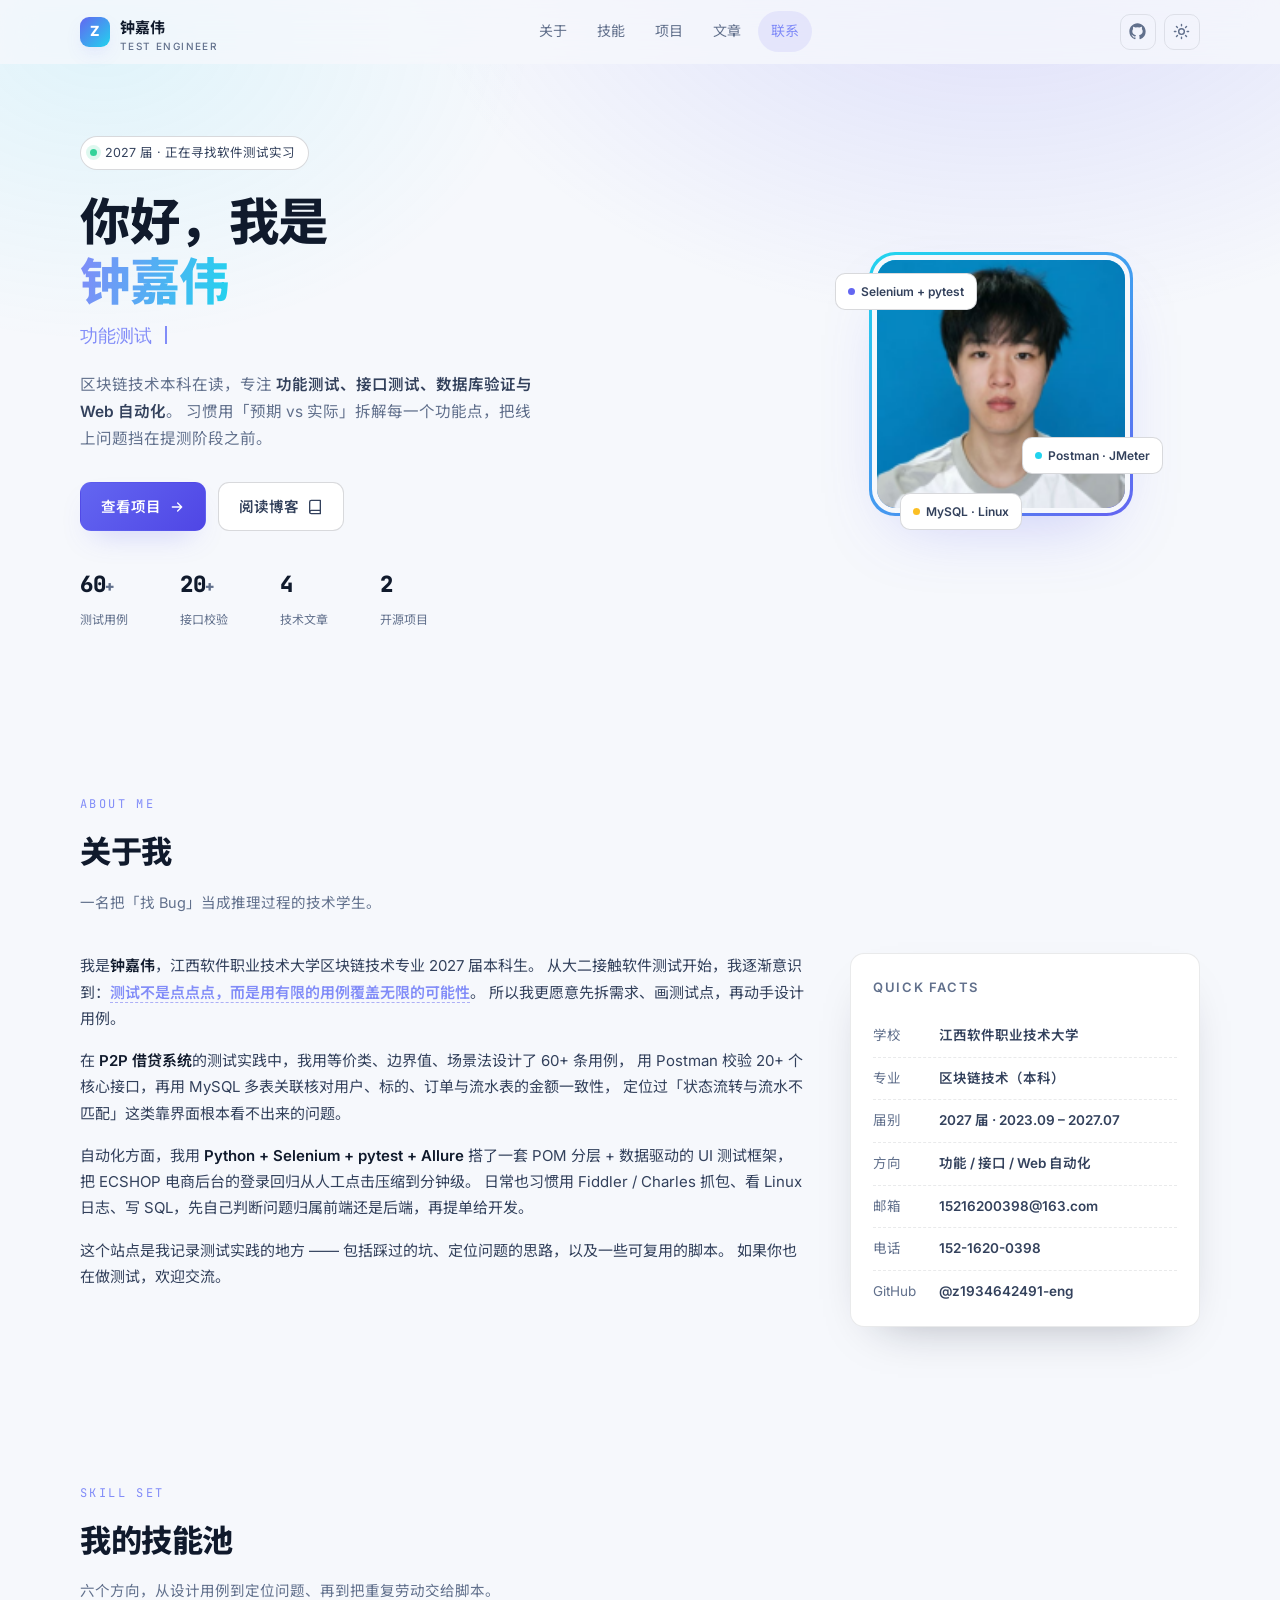
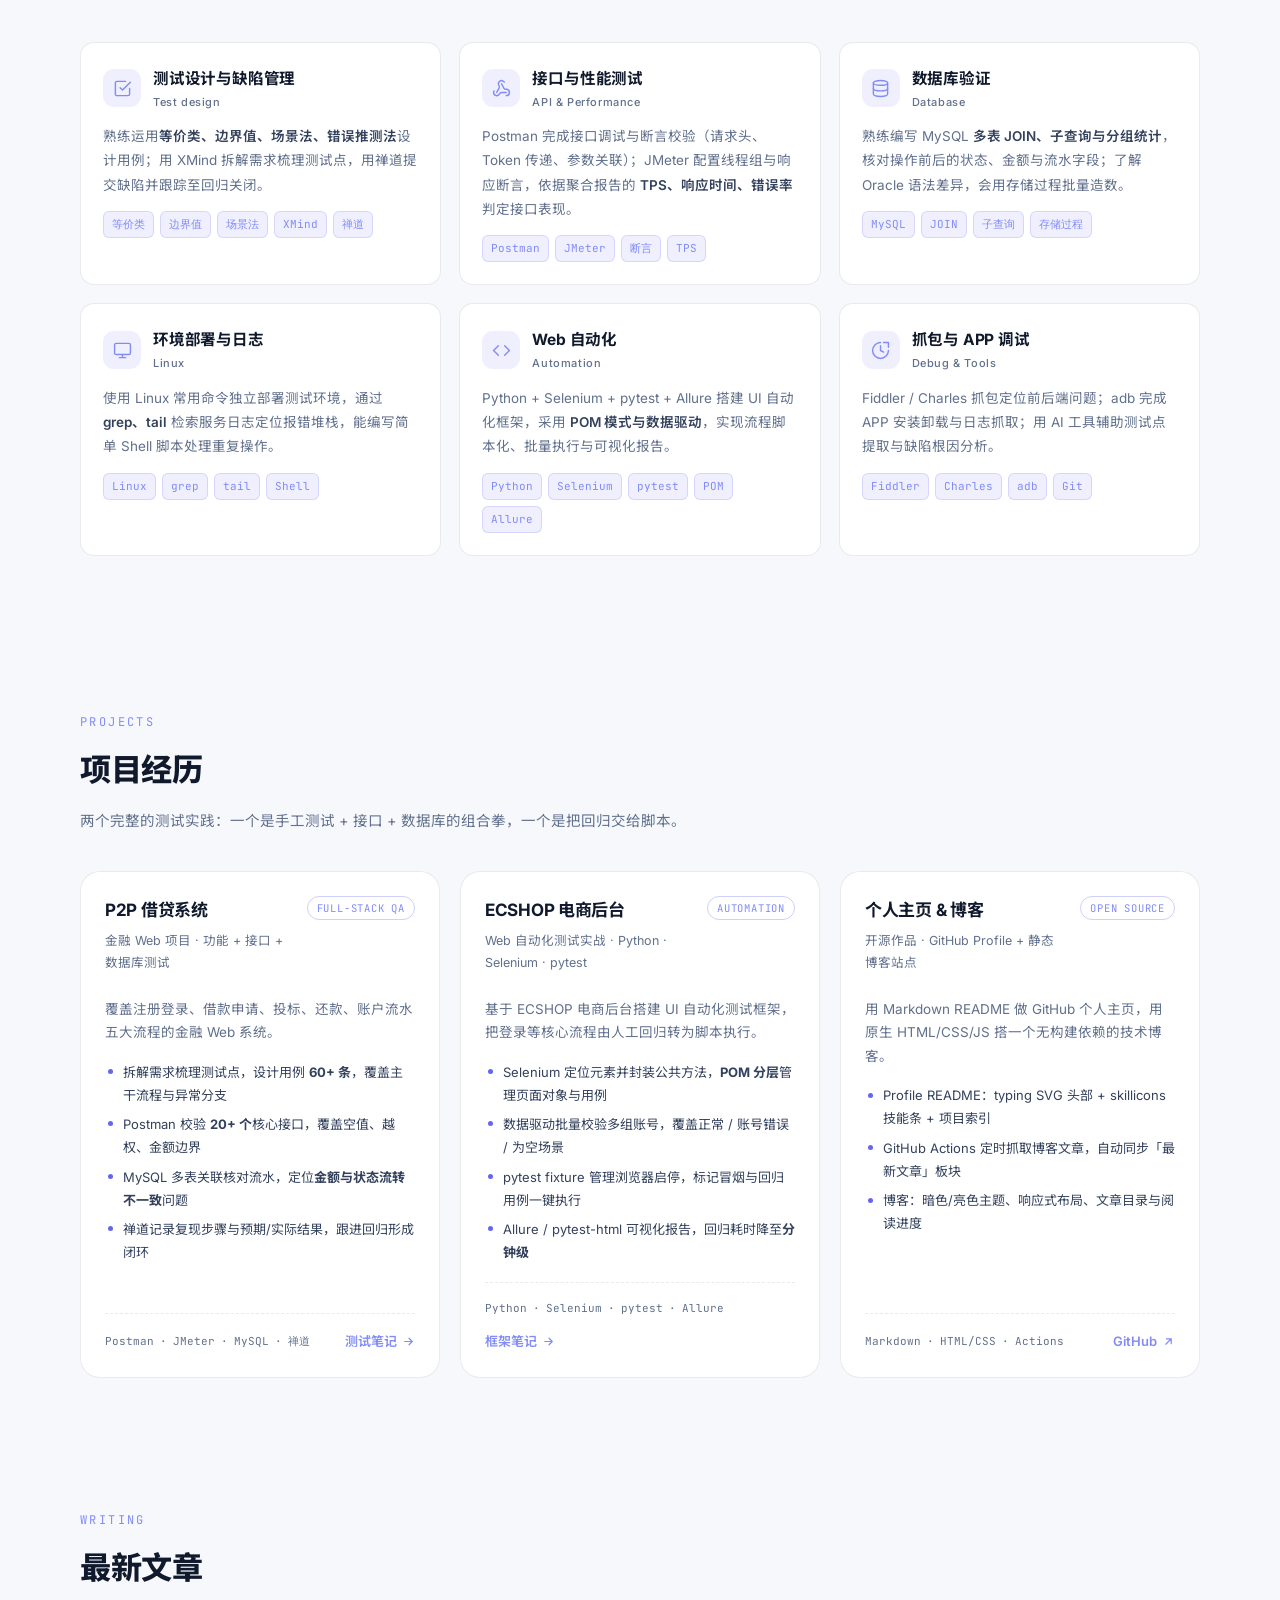
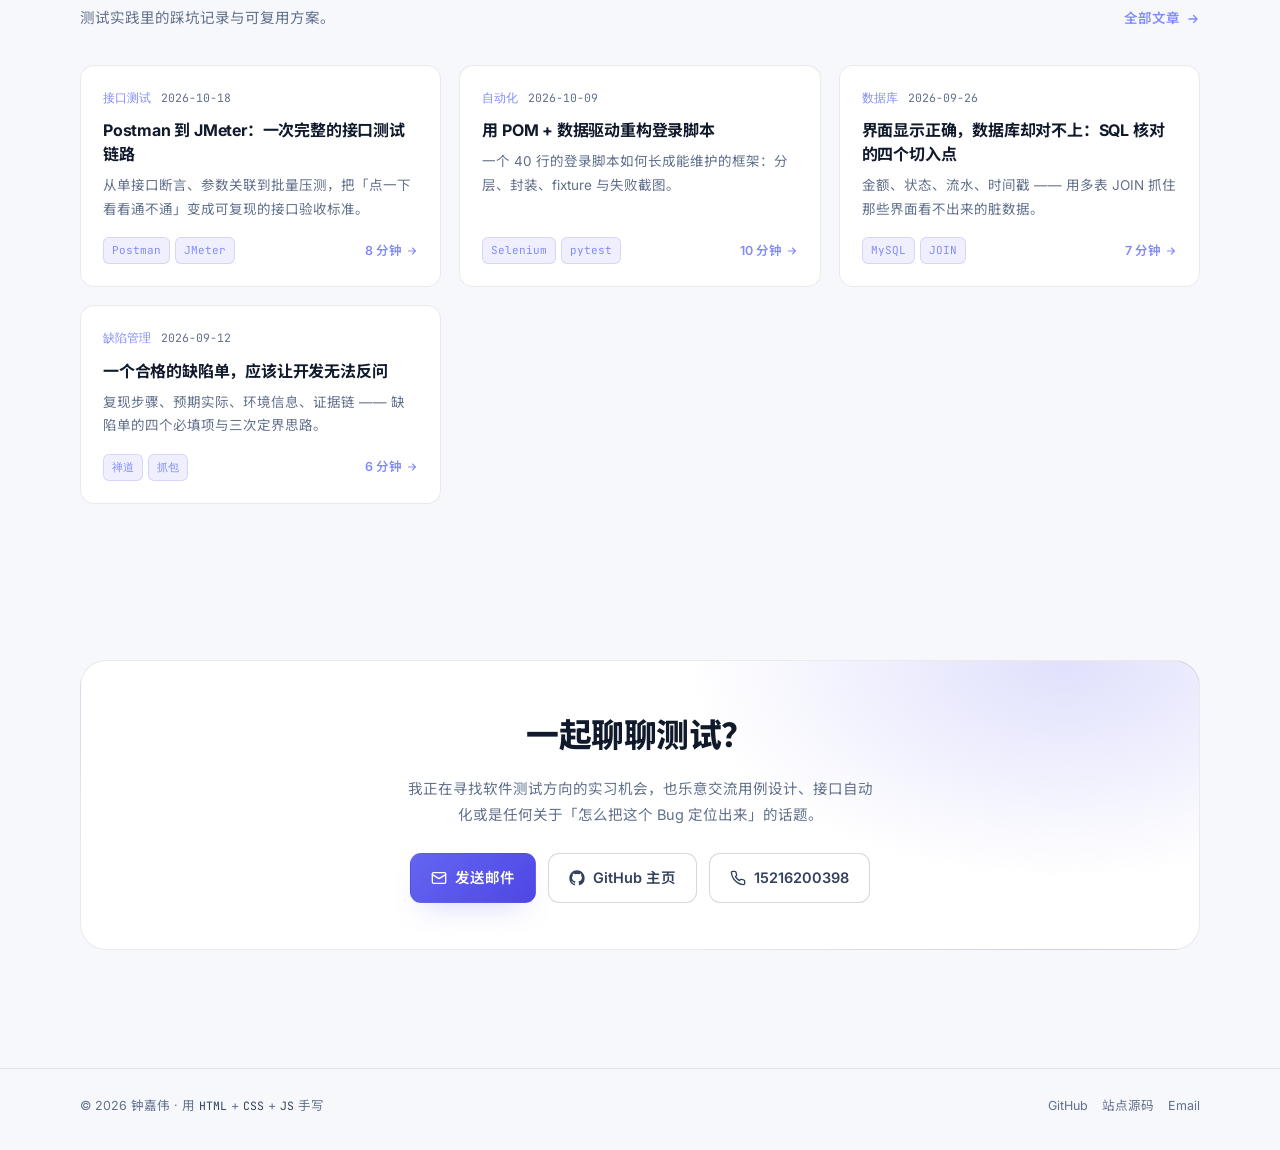
==== commit 4942ebb6: "fix: point links to real github pages domain" ====
--- a/index.html
+++ b/index.html
@@ -37,7 +37,7 @@
     </nav>
 
     <div class="nav__tools">
-      <a class="icon-btn" href="https://github.com/zhongjiawei" target="_blank" rel="noopener" aria-label="GitHub">
+      <a class="icon-btn" href="https://github.com/z1934642491-eng" target="_blank" rel="noopener" aria-label="GitHub">
         <svg viewBox="0 0 24 24" fill="currentColor"><path d="M12 .5C5.73.5.5 5.73.5 12a11.5 11.5 0 0 0 7.86 10.92c.58.1.79-.25.79-.55v-1.94c-3.2.7-3.88-1.54-3.88-1.54-.53-1.34-1.29-1.7-1.29-1.7-1.05-.72.08-.7.08-.7 1.16.08 1.77 1.2 1.77 1.2 1.03 1.76 2.7 1.25 3.36.96.1-.75.4-1.25.73-1.54-2.55-.29-5.24-1.28-5.24-5.7 0-1.26.45-2.29 1.19-3.1-.12-.29-.52-1.46.11-3.04 0 0 .96-.31 3.15 1.18a10.9 10.9 0 0 1 5.74 0c2.18-1.49 3.14-1.18 3.14-1.18.63 1.58.23 2.75.12 3.04.74.81 1.18 1.84 1.18 3.1 0 4.43-2.69 5.4-5.26 5.69.41.36.78 1.06.78 2.14v3.17c0 .3.2.66.8.55A11.5 11.5 0 0 0 23.5 12C23.5 5.73 18.27.5 12 .5Z"/></svg>
       </a>
       <button class="icon-btn" id="themeBtn" aria-label="切换主题">
@@ -132,7 +132,7 @@
         <div class="info-row"><span>方向</span><b>功能 / 接口 / Web 自动化</b></div>
         <div class="info-row"><span>邮箱</span><b>15216200398@163.com</b></div>
         <div class="info-row"><span>电话</span><b>152-1620-0398</b></div>
-        <div class="info-row"><span>GitHub</span><b>@zhongjiawei</b></div>
+        <div class="info-row"><span>GitHub</span><b>@z1934642491-eng</b></div>
       </aside>
     </div>
   </div>
@@ -273,7 +273,7 @@
         </ul>
         <div class="project__foot">
           <div class="project__stack"><span>Markdown</span><span>·</span><span>HTML/CSS</span><span>·</span><span>Actions</span></div>
-          <a class="project__link" href="https://github.com/zhongjiawei/zhongjiawei" target="_blank" rel="noopener">GitHub <svg viewBox="0 0 24 24" fill="none" stroke="currentColor" stroke-width="2.2" stroke-linecap="round" stroke-linejoin="round"><path d="M7 17 17 7M8 7h9v9"/></svg></a>
+          <a class="project__link" href="https://github.com/z1934642491-eng/z1934642491-eng" target="_blank" rel="noopener">GitHub <svg viewBox="0 0 24 24" fill="none" stroke="currentColor" stroke-width="2.2" stroke-linecap="round" stroke-linejoin="round"><path d="M7 17 17 7M8 7h9v9"/></svg></a>
         </div>
       </article>
     </div>
@@ -347,7 +347,7 @@
           <svg viewBox="0 0 24 24" fill="none" stroke="currentColor" stroke-width="2" stroke-linecap="round" stroke-linejoin="round"><rect x="2" y="4" width="20" height="16" rx="2"/><path d="m22 7-10 6L2 7"/></svg>
           发送邮件
         </a>
-        <a class="btn btn--ghost" href="https://github.com/zhongjiawei" target="_blank" rel="noopener">
+        <a class="btn btn--ghost" href="https://github.com/z1934642491-eng" target="_blank" rel="noopener">
           <svg viewBox="0 0 24 24" fill="currentColor"><path d="M12 .5C5.73.5.5 5.73.5 12a11.5 11.5 0 0 0 7.86 10.92c.58.1.79-.25.79-.55v-1.94c-3.2.7-3.88-1.54-3.88-1.54-.53-1.34-1.29-1.7-1.29-1.7-1.05-.72.08-.7.08-.7 1.16.08 1.77 1.2 1.77 1.2 1.03 1.76 2.7 1.25 3.36.96.1-.75.4-1.25.73-1.54-2.55-.29-5.24-1.28-5.24-5.7 0-1.26.45-2.29 1.19-3.1-.12-.29-.52-1.46.11-3.04 0 0 .96-.31 3.15 1.18a10.9 10.9 0 0 1 5.74 0c2.18-1.49 3.14-1.18 3.14-1.18.63 1.58.23 2.75.12 3.04.74.81 1.18 1.84 1.18 3.1 0 4.43-2.69 5.4-5.26 5.69.41.36.78 1.06.78 2.14v3.17c0 .3.2.66.8.55A11.5 11.5 0 0 0 23.5 12C23.5 5.73 18.27.5 12 .5Z"/></svg>
           GitHub 主页
         </a>
@@ -366,8 +366,8 @@
   <div class="wrap footer__inner">
     <span>© <span id="year">2026</span> 钟嘉伟 · 用 <code>HTML</code> + <code>CSS</code> + <code>JS</code> 手写</span>
     <div class="footer__social">
-      <a href="https://github.com/zhongjiawei" target="_blank" rel="noopener">GitHub</a>
-      <a href="https://github.com/zhongjiawei/My-Blog" target="_blank" rel="noopener">站点源码</a>
+      <a href="https://github.com/z1934642491-eng" target="_blank" rel="noopener">GitHub</a>
+      <a href="https://github.com/z1934642491-eng/My-Blog" target="_blank" rel="noopener">站点源码</a>
       <a href="mailto:15216200398@163.com">Email</a>
     </div>
   </div>
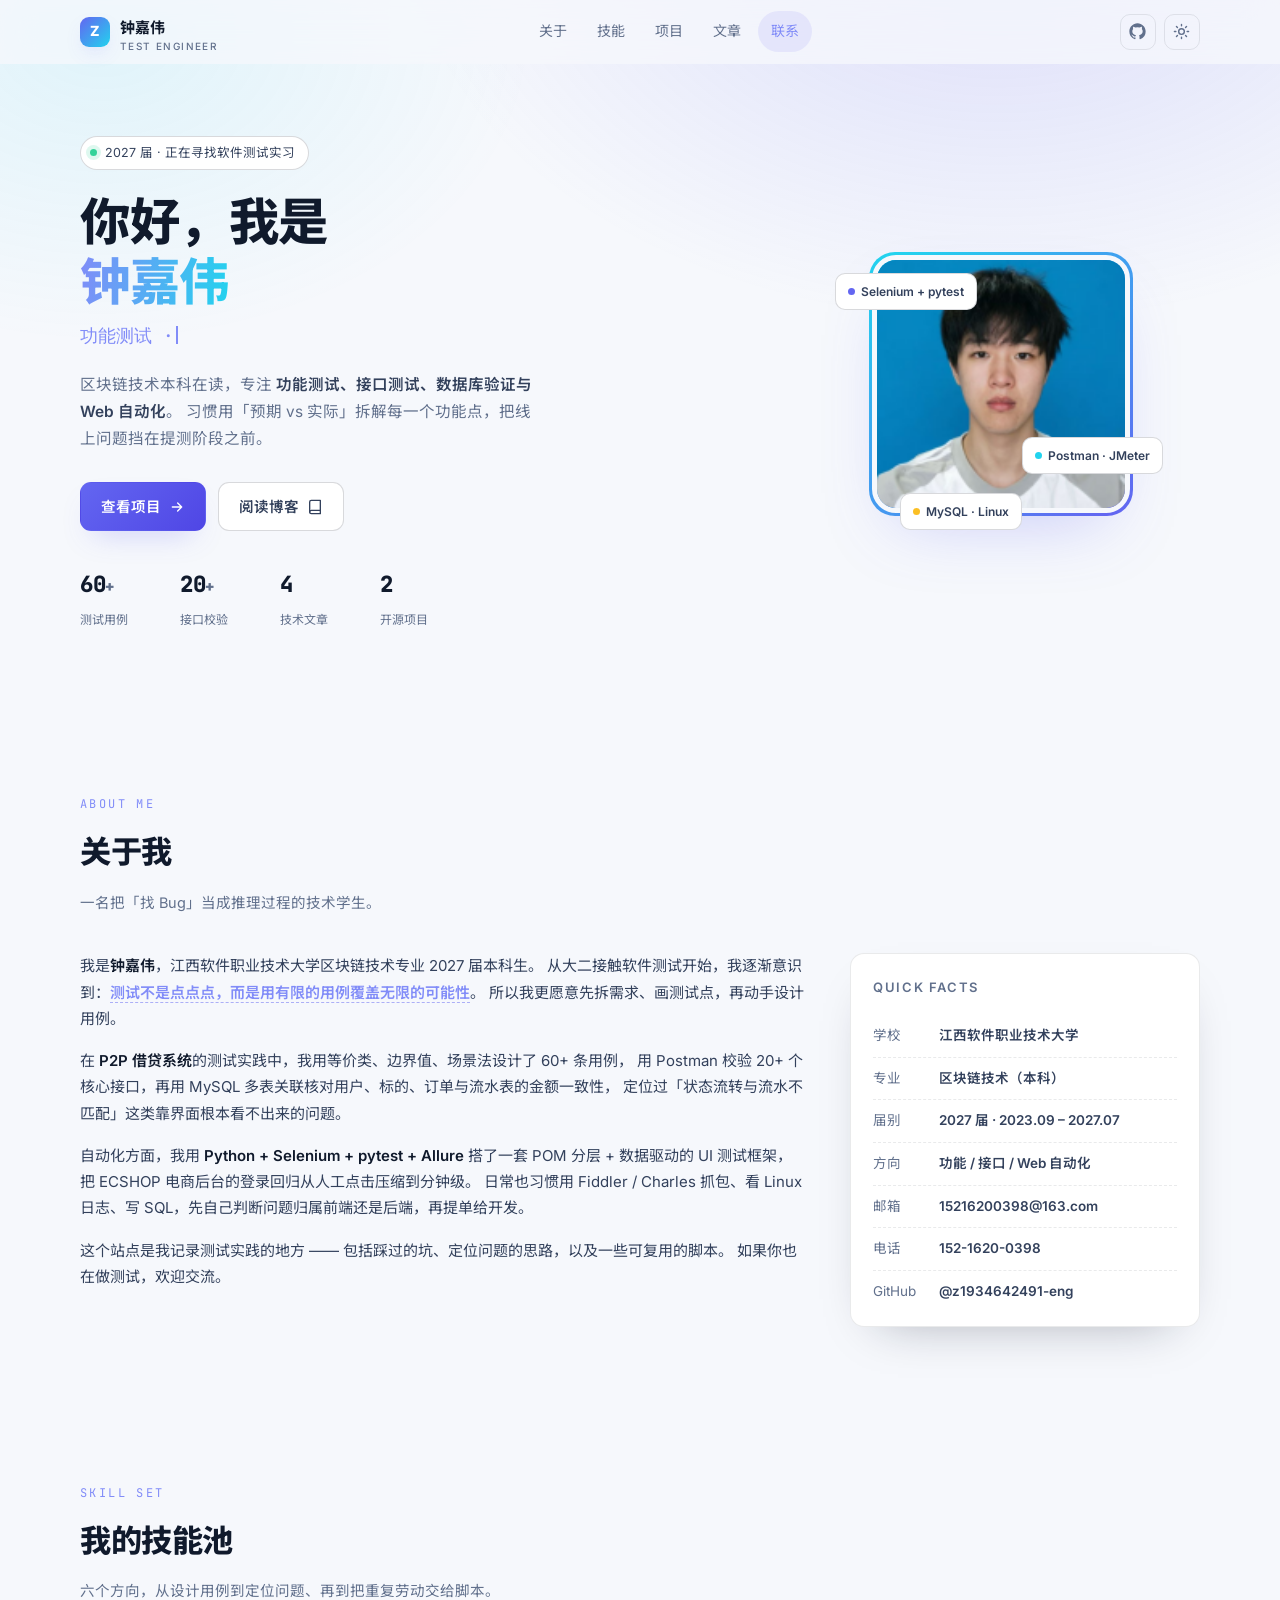
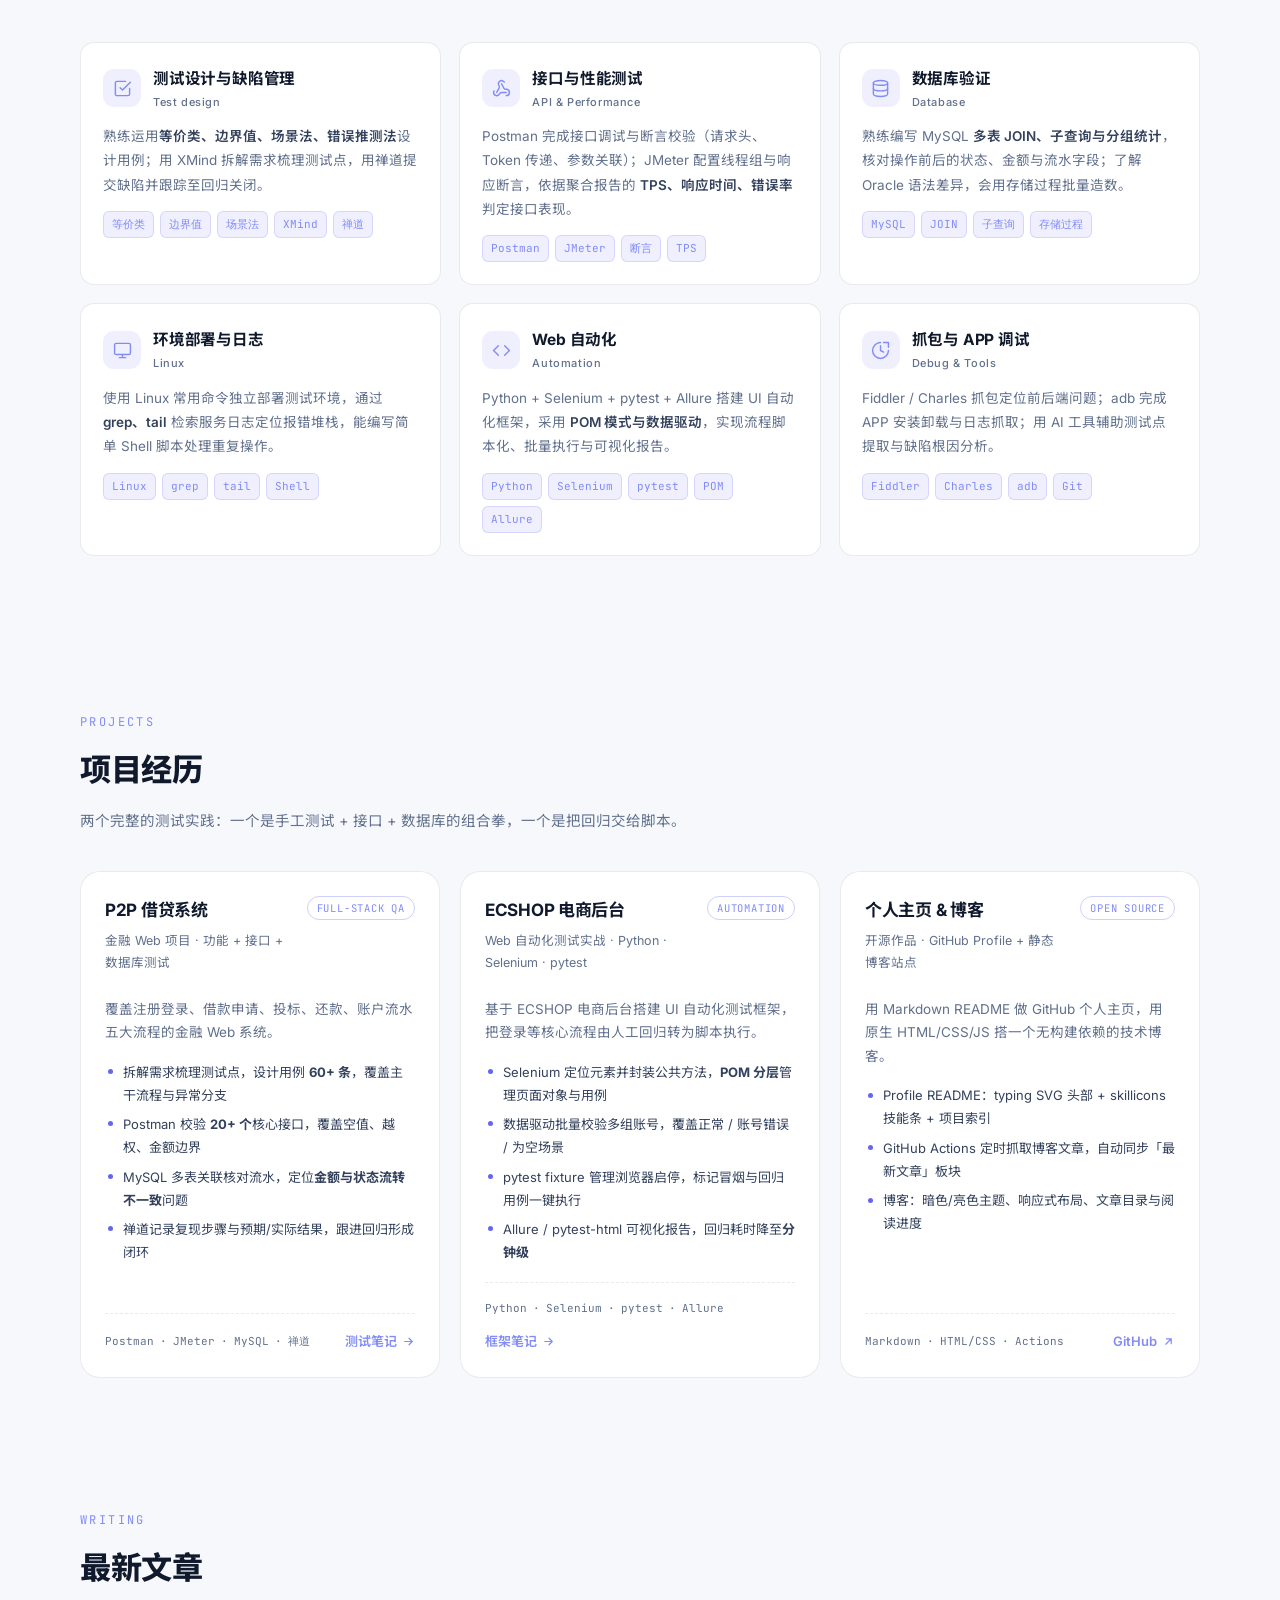
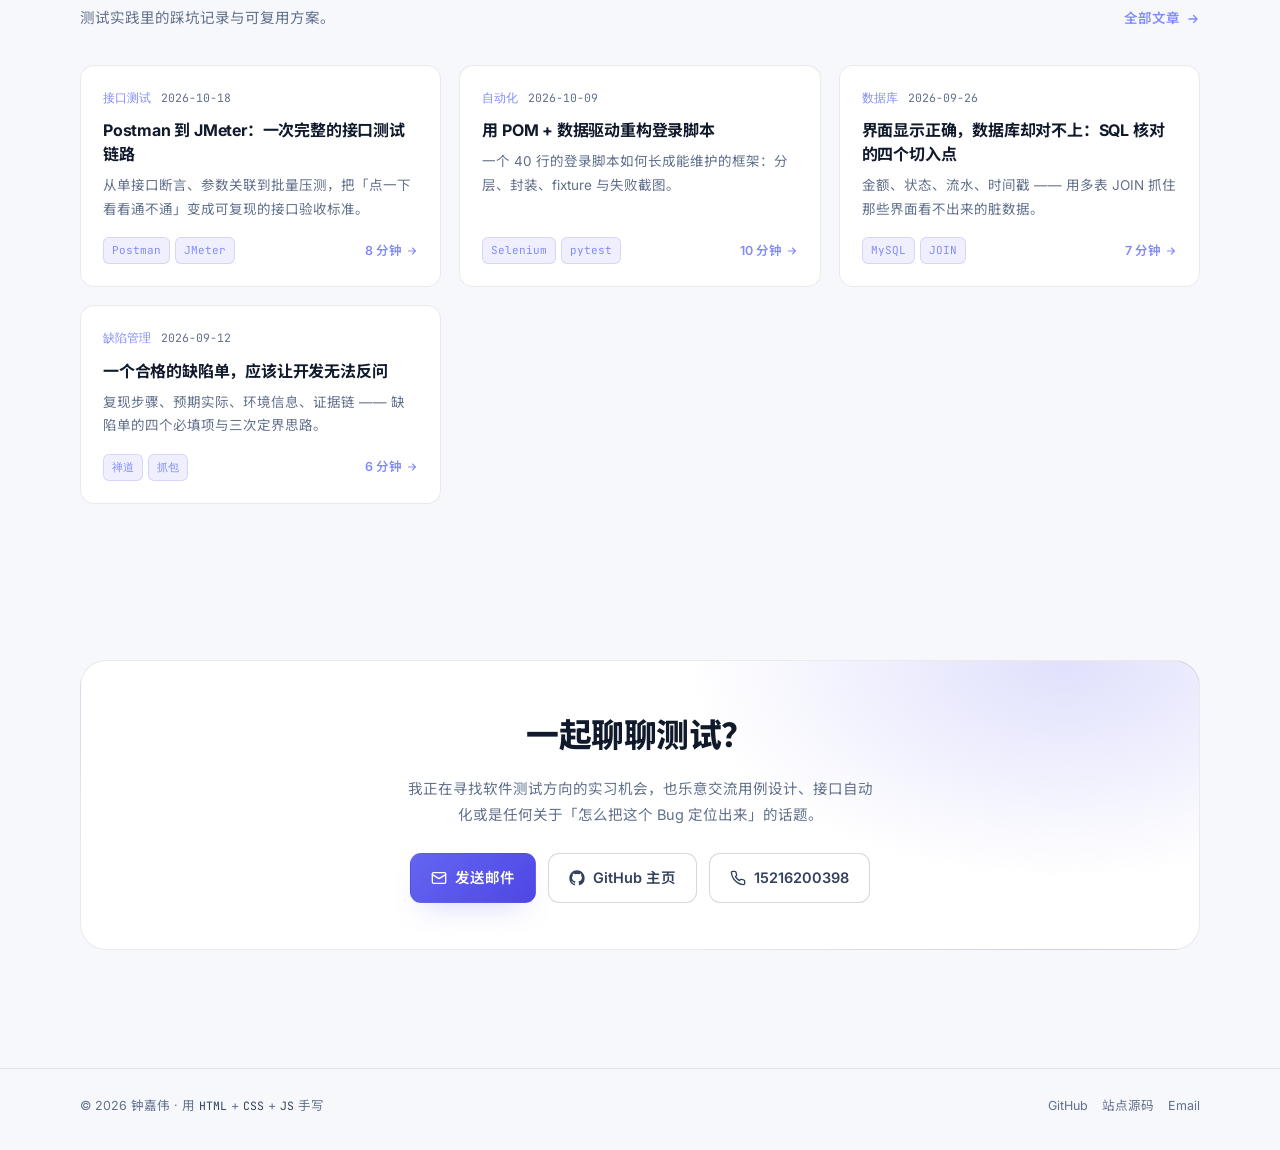
==== commit 50eec844: "perf: non-blocking fonts, head theme script; feat: og image, sitemap, robots; a11y: aria states and " ====
--- a/index.html
+++ b/index.html
@@ -3,6 +3,7 @@
 <head>
 <meta charset="UTF-8" />
 <meta name="viewport" content="width=device-width, initial-scale=1.0" />
+<script>(function(){try{var p=new URLSearchParams(location.search).get("theme"),t=document.documentElement;if(p==="dark"||p==="light"){t.setAttribute("data-theme",p);return}var s=localStorage.getItem("zjw-theme");if(s==="dark"||s==="light"){t.setAttribute("data-theme",s)}else if(window.matchMedia&&window.matchMedia("(prefers-color-scheme: light)").matches){t.setAttribute("data-theme","light")}}catch(e){}})();</script>
 <title>钟嘉伟 | 软件测试工程师 · 个人博客</title>
 <meta name="description" content="钟嘉伟的个人主页与博客 — 软件测试工程师方向，记录功能测试、接口测试、数据库验证与 Web 自动化的实践笔记。" />
 <meta name="author" content="钟嘉伟" />
@@ -12,8 +13,21 @@
 <link rel="icon" href="assets/img/favicon.svg" type="image/svg+xml" />
 <link rel="preconnect" href="https://fonts.googleapis.com" />
 <link rel="preconnect" href="https://fonts.gstatic.com" crossorigin />
-<link href="https://fonts.googleapis.com/css2?family=Inter:wght@400;500;600;700;800&family=JetBrains+Mono:wght@400;500;600&family=Noto+Sans+SC:wght@400;500;700;800&display=swap" rel="stylesheet" />
+<link rel="preload" as="style" href="https://fonts.googleapis.com/css2?family=Inter:wght@400;500;600;700;800&family=JetBrains+Mono:wght@400;500;600&family=Noto+Sans+SC:wght@400;500;700;800&display=swap" />
+<link rel="stylesheet" href="https://fonts.googleapis.com/css2?family=Inter:wght@400;500;600;700;800&family=JetBrains+Mono:wght@400;500;600&family=Noto+Sans+SC:wght@400;500;700;800&display=swap" media="print" onload="this.media='all'" />
+<noscript><link rel="stylesheet" href="https://fonts.googleapis.com/css2?family=Inter:wght@400;500;600;700;800&family=JetBrains+Mono:wght@400;500;600&family=Noto+Sans+SC:wght@400;500;700;800&display=swap" /></noscript>
 <link rel="stylesheet" href="assets/css/style.css" />
+<link rel="canonical" href="https://z1934642491-eng.github.io/My-Blog/" />
+<meta property="og:site_name" content="钟嘉伟的测试笔记" />
+<meta property="og:url" content="https://z1934642491-eng.github.io/My-Blog/" />
+<meta property="og:image" content="https://z1934642491-eng.github.io/My-Blog/assets/img/og.png" />
+<meta property="og:image:width" content="1200" />
+<meta property="og:image:height" content="630" />
+<meta property="og:locale" content="zh_CN" />
+<meta name="twitter:card" content="summary_large_image" />
+<meta name="twitter:title" content="钟嘉伟 | 软件测试工程师 · 个人博客" />
+<meta name="twitter:description" content="钟嘉伟的个人主页与博客 — 软件测试工程师方向，记录功能测试、接口测试、数据库验证与 Web 自动化的实践笔记。" />
+<meta name="twitter:image" content="https://z1934642491-eng.github.io/My-Blog/assets/img/og.png" />
 </head>
 <body>
 
@@ -83,7 +97,7 @@
 
     <div class="hero__portrait">
       <div class="portrait__ring">
-        <img src="assets/img/avatar.png" alt="钟嘉伟的头像" width="264" height="264" />
+        <img src="assets/img/avatar.png" alt="钟嘉伟的头像" width="264" height="264" fetchpriority="high" decoding="async" />
       </div>
       <span class="chip chip--1"><i></i>Selenium + pytest</span>
       <span class="chip chip--2"><i></i>Postman · JMeter</span>
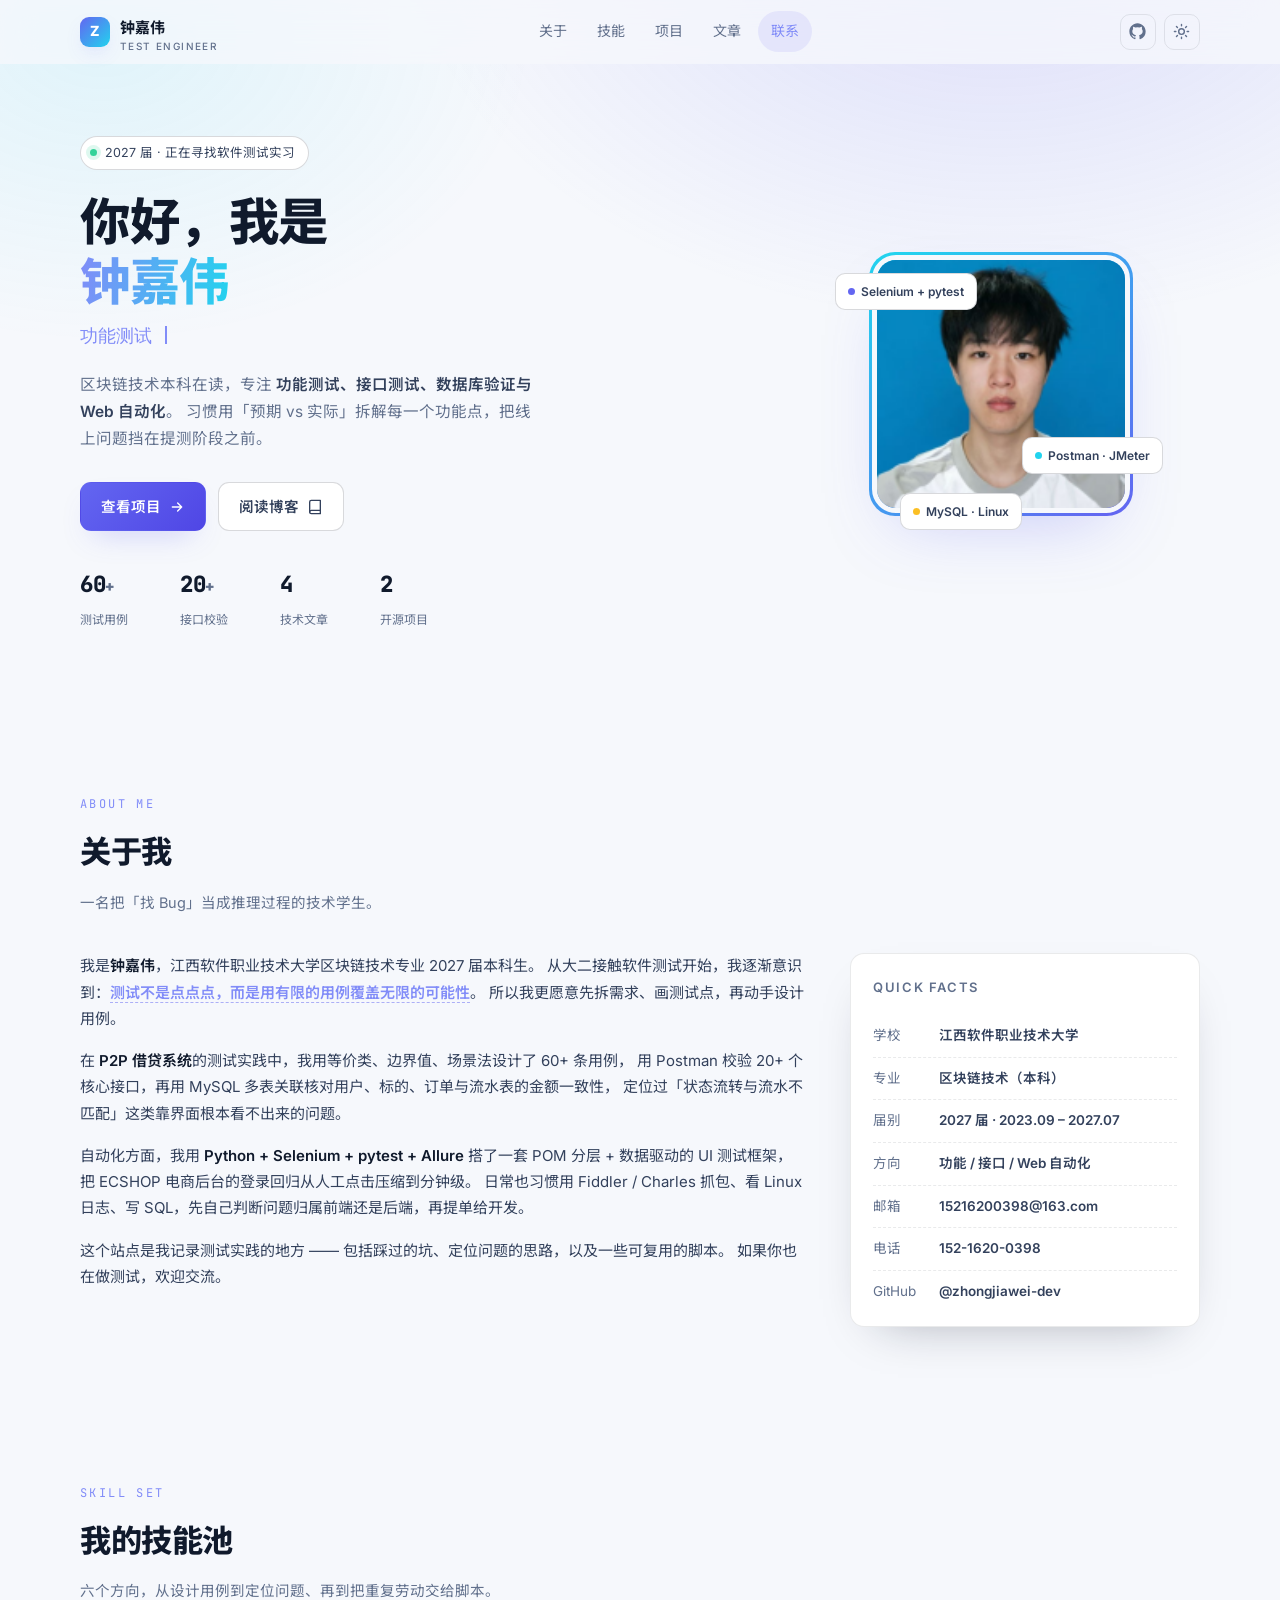
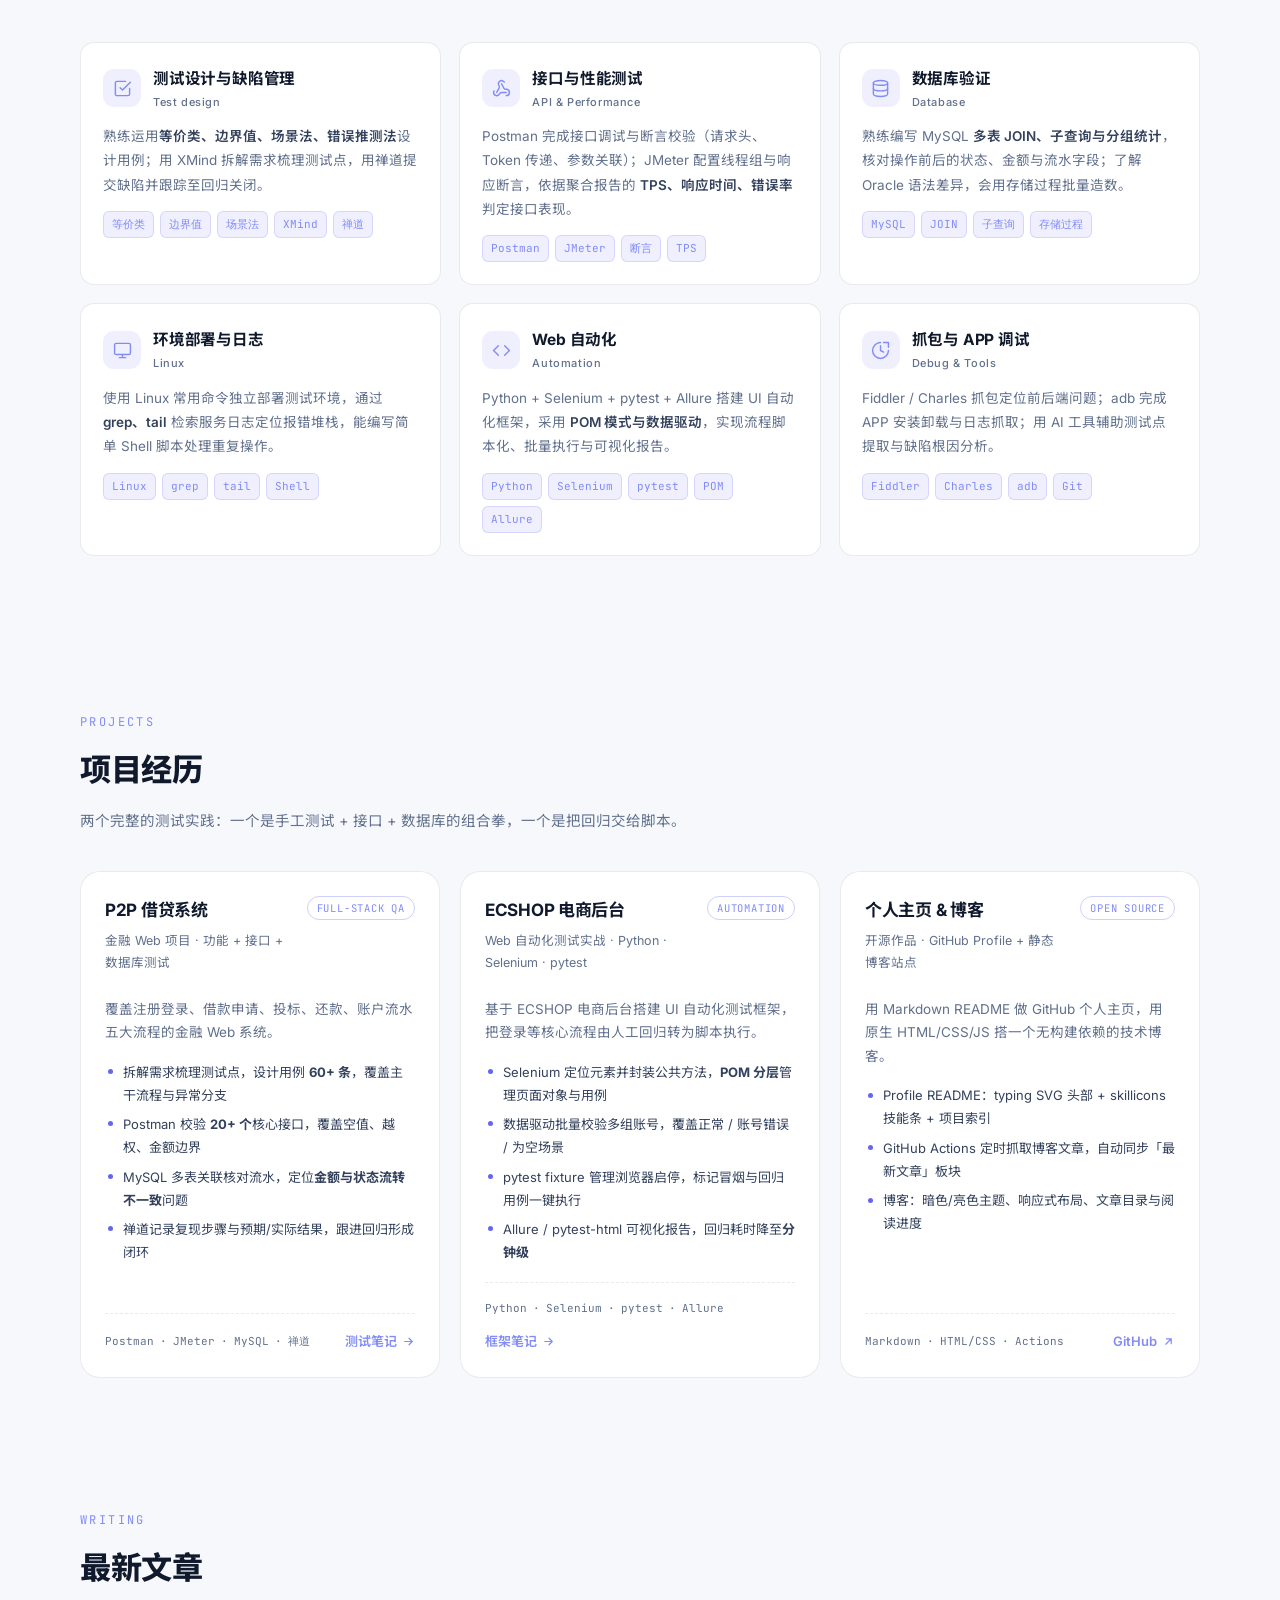
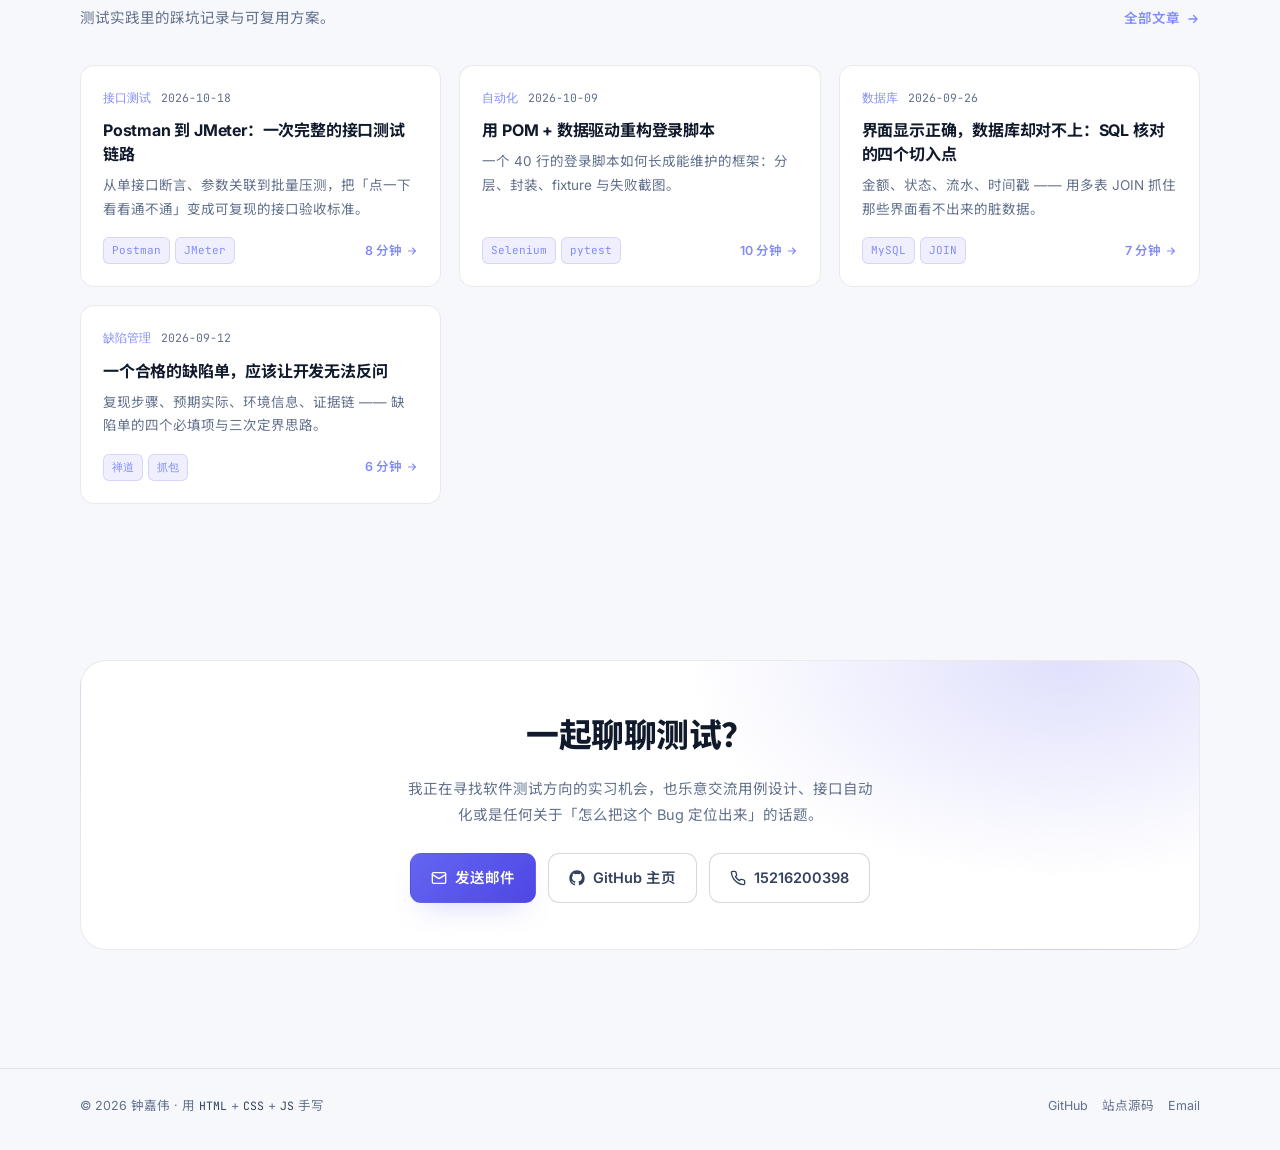
==== commit 22cc2e59: "chore: rename account z1934642491-eng -> zhongjiawei-dev across pages, feed, sitemap and robots" ====
--- a/index.html
+++ b/index.html
@@ -17,17 +17,17 @@
 <link rel="stylesheet" href="https://fonts.googleapis.com/css2?family=Inter:wght@400;500;600;700;800&family=JetBrains+Mono:wght@400;500;600&family=Noto+Sans+SC:wght@400;500;700;800&display=swap" media="print" onload="this.media='all'" />
 <noscript><link rel="stylesheet" href="https://fonts.googleapis.com/css2?family=Inter:wght@400;500;600;700;800&family=JetBrains+Mono:wght@400;500;600&family=Noto+Sans+SC:wght@400;500;700;800&display=swap" /></noscript>
 <link rel="stylesheet" href="assets/css/style.css" />
-<link rel="canonical" href="https://z1934642491-eng.github.io/My-Blog/" />
+<link rel="canonical" href="https://zhongjiawei-dev.github.io/My-Blog/" />
 <meta property="og:site_name" content="钟嘉伟的测试笔记" />
-<meta property="og:url" content="https://z1934642491-eng.github.io/My-Blog/" />
-<meta property="og:image" content="https://z1934642491-eng.github.io/My-Blog/assets/img/og.png" />
+<meta property="og:url" content="https://zhongjiawei-dev.github.io/My-Blog/" />
+<meta property="og:image" content="https://zhongjiawei-dev.github.io/My-Blog/assets/img/og.png" />
 <meta property="og:image:width" content="1200" />
 <meta property="og:image:height" content="630" />
 <meta property="og:locale" content="zh_CN" />
 <meta name="twitter:card" content="summary_large_image" />
 <meta name="twitter:title" content="钟嘉伟 | 软件测试工程师 · 个人博客" />
 <meta name="twitter:description" content="钟嘉伟的个人主页与博客 — 软件测试工程师方向，记录功能测试、接口测试、数据库验证与 Web 自动化的实践笔记。" />
-<meta name="twitter:image" content="https://z1934642491-eng.github.io/My-Blog/assets/img/og.png" />
+<meta name="twitter:image" content="https://zhongjiawei-dev.github.io/My-Blog/assets/img/og.png" />
 </head>
 <body>
 
@@ -51,14 +51,14 @@
     </nav>
 
     <div class="nav__tools">
-      <a class="icon-btn" href="https://github.com/z1934642491-eng" target="_blank" rel="noopener" aria-label="GitHub">
+      <a class="icon-btn" href="https://github.com/zhongjiawei-dev" target="_blank" rel="noopener" aria-label="GitHub">
         <svg viewBox="0 0 24 24" fill="currentColor"><path d="M12 .5C5.73.5.5 5.73.5 12a11.5 11.5 0 0 0 7.86 10.92c.58.1.79-.25.79-.55v-1.94c-3.2.7-3.88-1.54-3.88-1.54-.53-1.34-1.29-1.7-1.29-1.7-1.05-.72.08-.7.08-.7 1.16.08 1.77 1.2 1.77 1.2 1.03 1.76 2.7 1.25 3.36.96.1-.75.4-1.25.73-1.54-2.55-.29-5.24-1.28-5.24-5.7 0-1.26.45-2.29 1.19-3.1-.12-.29-.52-1.46.11-3.04 0 0 .96-.31 3.15 1.18a10.9 10.9 0 0 1 5.74 0c2.18-1.49 3.14-1.18 3.14-1.18.63 1.58.23 2.75.12 3.04.74.81 1.18 1.84 1.18 3.1 0 4.43-2.69 5.4-5.26 5.69.41.36.78 1.06.78 2.14v3.17c0 .3.2.66.8.55A11.5 11.5 0 0 0 23.5 12C23.5 5.73 18.27.5 12 .5Z"/></svg>
       </a>
       <button class="icon-btn" id="themeBtn" aria-label="切换主题">
         <svg class="icon-moon" viewBox="0 0 24 24" fill="none" stroke="currentColor" stroke-width="2" stroke-linecap="round" stroke-linejoin="round"><path d="M21 12.79A9 9 0 1 1 11.21 3 7 7 0 0 0 21 12.79Z"/></svg>
         <svg class="icon-sun" viewBox="0 0 24 24" fill="none" stroke="currentColor" stroke-width="2" stroke-linecap="round" stroke-linejoin="round"><circle cx="12" cy="12" r="4"/><path d="M12 2v2M12 20v2M4.9 4.9l1.4 1.4M17.7 17.7l1.4 1.4M2 12h2M20 12h2M4.9 19.1l1.4-1.4M17.7 6.3l1.4-1.4"/></svg>
       </button>
-      <button class="icon-btn nav__toggle" id="navToggle" aria-label="菜单">
+      <button class="icon-btn nav__toggle" id="navToggle" aria-label="菜单" aria-controls="navLinks" aria-expanded="false">
         <svg viewBox="0 0 24 24" fill="none" stroke="currentColor" stroke-width="2" stroke-linecap="round"><path d="M3 6h18M3 12h18M3 18h18"/></svg>
       </button>
     </div>
@@ -146,7 +146,7 @@
         <div class="info-row"><span>方向</span><b>功能 / 接口 / Web 自动化</b></div>
         <div class="info-row"><span>邮箱</span><b>15216200398@163.com</b></div>
         <div class="info-row"><span>电话</span><b>152-1620-0398</b></div>
-        <div class="info-row"><span>GitHub</span><b>@z1934642491-eng</b></div>
+        <div class="info-row"><span>GitHub</span><b>@zhongjiawei-dev</b></div>
       </aside>
     </div>
   </div>
@@ -287,7 +287,7 @@
         </ul>
         <div class="project__foot">
           <div class="project__stack"><span>Markdown</span><span>·</span><span>HTML/CSS</span><span>·</span><span>Actions</span></div>
-          <a class="project__link" href="https://github.com/z1934642491-eng/z1934642491-eng" target="_blank" rel="noopener">GitHub <svg viewBox="0 0 24 24" fill="none" stroke="currentColor" stroke-width="2.2" stroke-linecap="round" stroke-linejoin="round"><path d="M7 17 17 7M8 7h9v9"/></svg></a>
+          <a class="project__link" href="https://github.com/zhongjiawei-dev/zhongjiawei-dev" target="_blank" rel="noopener">GitHub <svg viewBox="0 0 24 24" fill="none" stroke="currentColor" stroke-width="2.2" stroke-linecap="round" stroke-linejoin="round"><path d="M7 17 17 7M8 7h9v9"/></svg></a>
         </div>
       </article>
     </div>
@@ -361,7 +361,7 @@
           <svg viewBox="0 0 24 24" fill="none" stroke="currentColor" stroke-width="2" stroke-linecap="round" stroke-linejoin="round"><rect x="2" y="4" width="20" height="16" rx="2"/><path d="m22 7-10 6L2 7"/></svg>
           发送邮件
         </a>
-        <a class="btn btn--ghost" href="https://github.com/z1934642491-eng" target="_blank" rel="noopener">
+        <a class="btn btn--ghost" href="https://github.com/zhongjiawei-dev" target="_blank" rel="noopener">
           <svg viewBox="0 0 24 24" fill="currentColor"><path d="M12 .5C5.73.5.5 5.73.5 12a11.5 11.5 0 0 0 7.86 10.92c.58.1.79-.25.79-.55v-1.94c-3.2.7-3.88-1.54-3.88-1.54-.53-1.34-1.29-1.7-1.29-1.7-1.05-.72.08-.7.08-.7 1.16.08 1.77 1.2 1.77 1.2 1.03 1.76 2.7 1.25 3.36.96.1-.75.4-1.25.73-1.54-2.55-.29-5.24-1.28-5.24-5.7 0-1.26.45-2.29 1.19-3.1-.12-.29-.52-1.46.11-3.04 0 0 .96-.31 3.15 1.18a10.9 10.9 0 0 1 5.74 0c2.18-1.49 3.14-1.18 3.14-1.18.63 1.58.23 2.75.12 3.04.74.81 1.18 1.84 1.18 3.1 0 4.43-2.69 5.4-5.26 5.69.41.36.78 1.06.78 2.14v3.17c0 .3.2.66.8.55A11.5 11.5 0 0 0 23.5 12C23.5 5.73 18.27.5 12 .5Z"/></svg>
           GitHub 主页
         </a>
@@ -380,8 +380,8 @@
   <div class="wrap footer__inner">
     <span>© <span id="year">2026</span> 钟嘉伟 · 用 <code>HTML</code> + <code>CSS</code> + <code>JS</code> 手写</span>
     <div class="footer__social">
-      <a href="https://github.com/z1934642491-eng" target="_blank" rel="noopener">GitHub</a>
-      <a href="https://github.com/z1934642491-eng/My-Blog" target="_blank" rel="noopener">站点源码</a>
+      <a href="https://github.com/zhongjiawei-dev" target="_blank" rel="noopener">GitHub</a>
+      <a href="https://github.com/zhongjiawei-dev/My-Blog" target="_blank" rel="noopener">站点源码</a>
       <a href="mailto:15216200398@163.com">Email</a>
     </div>
   </div>
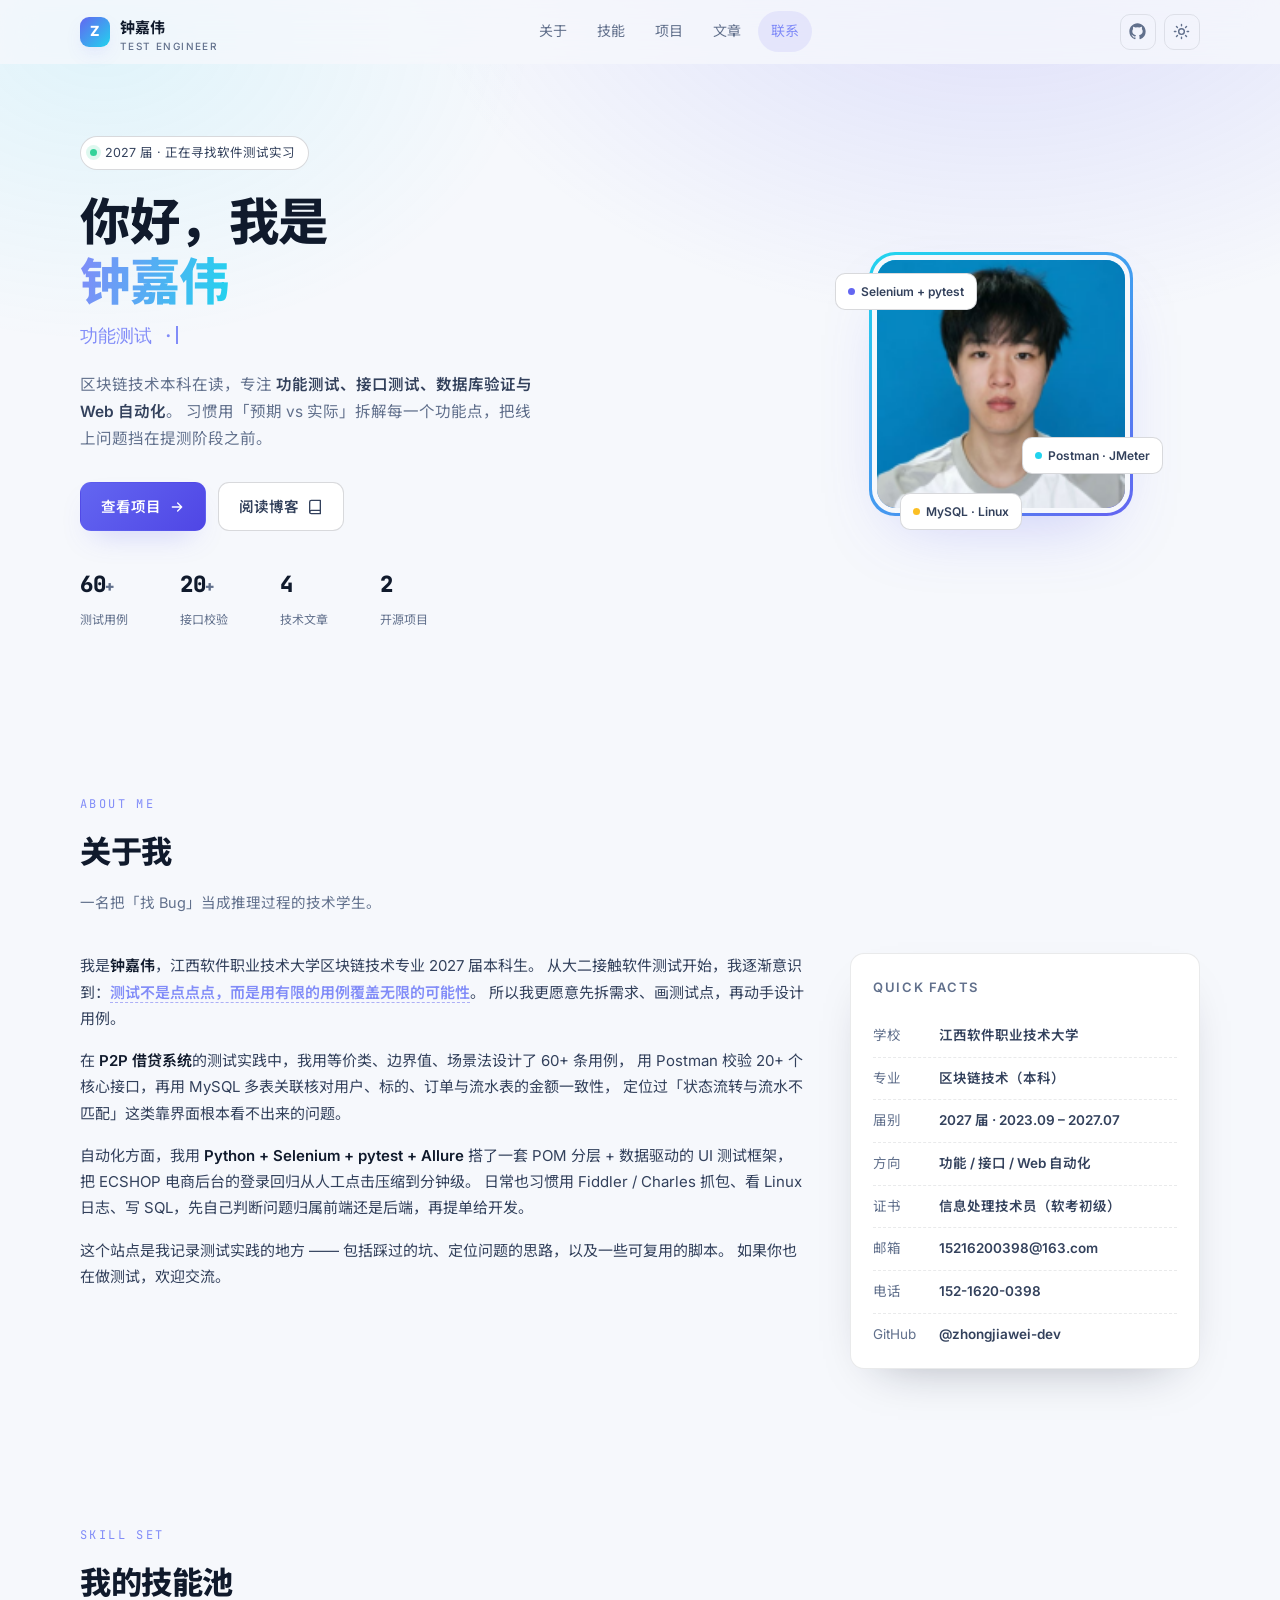
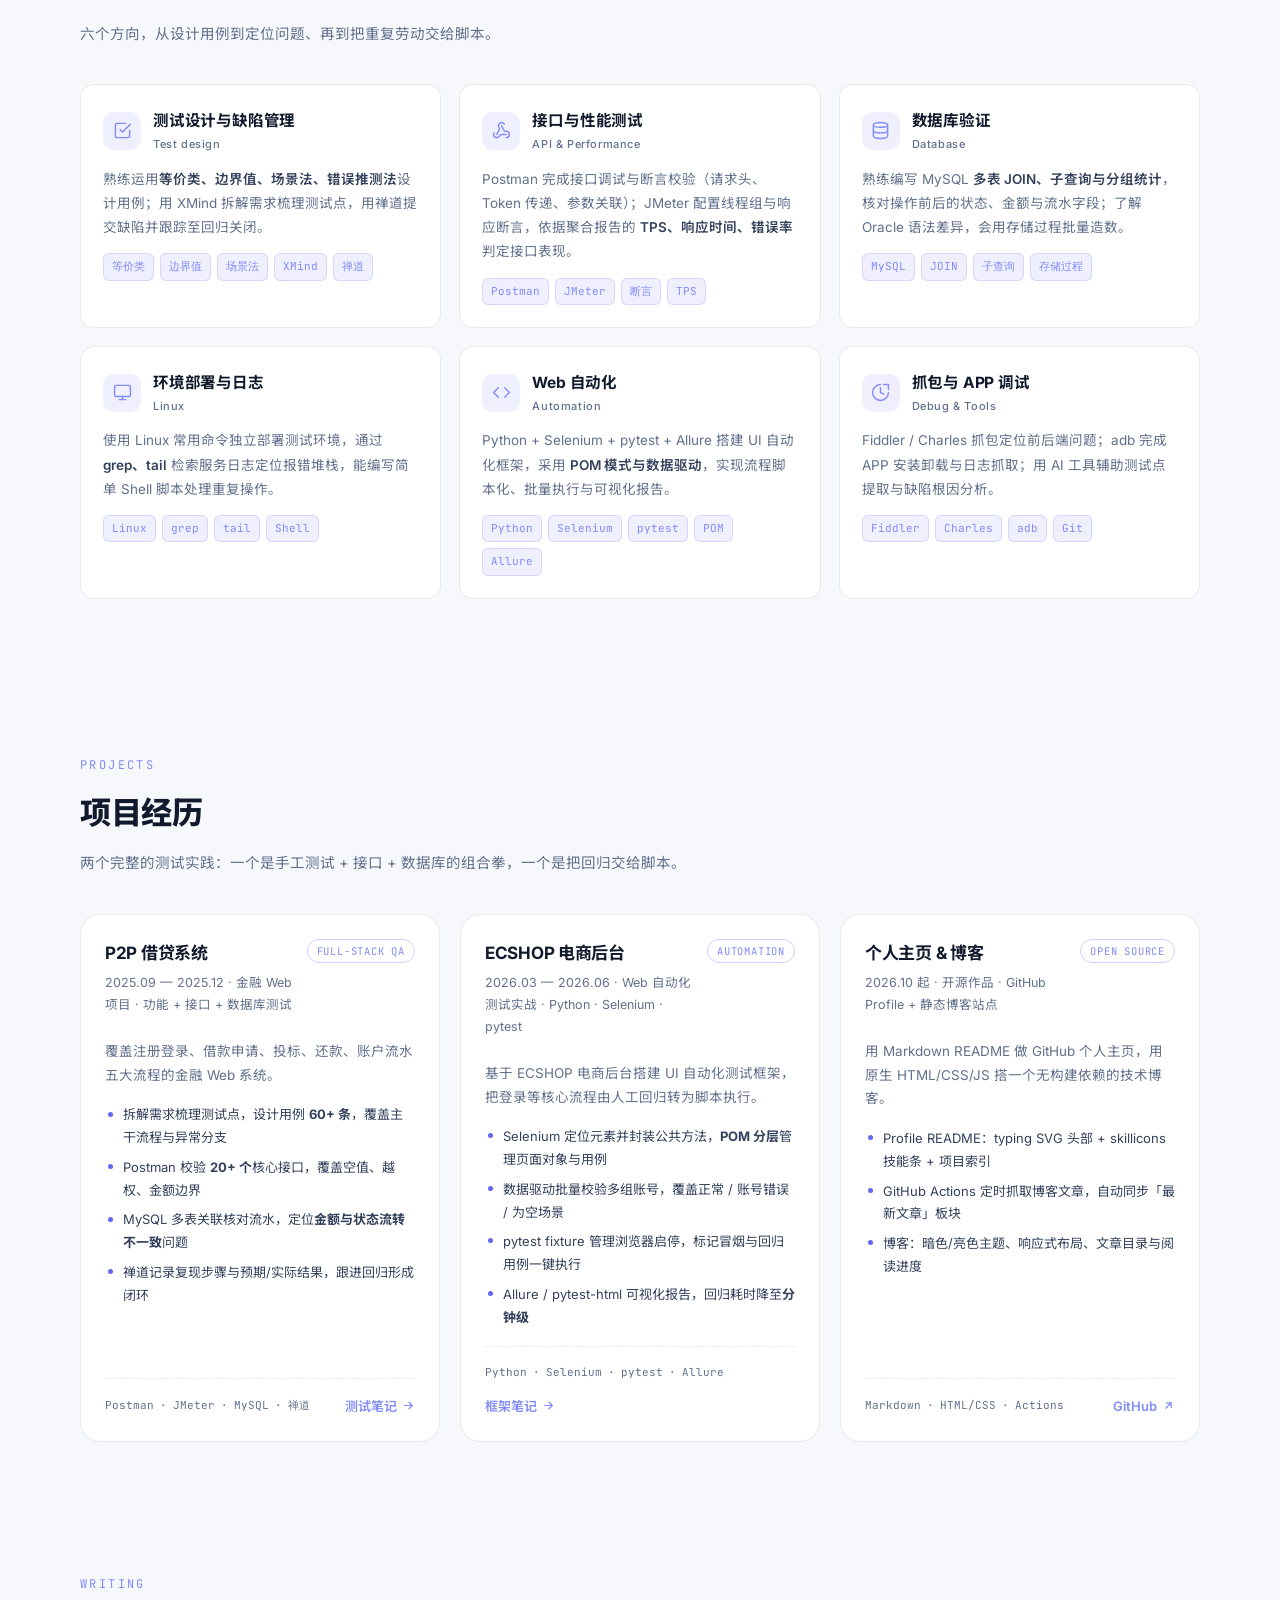
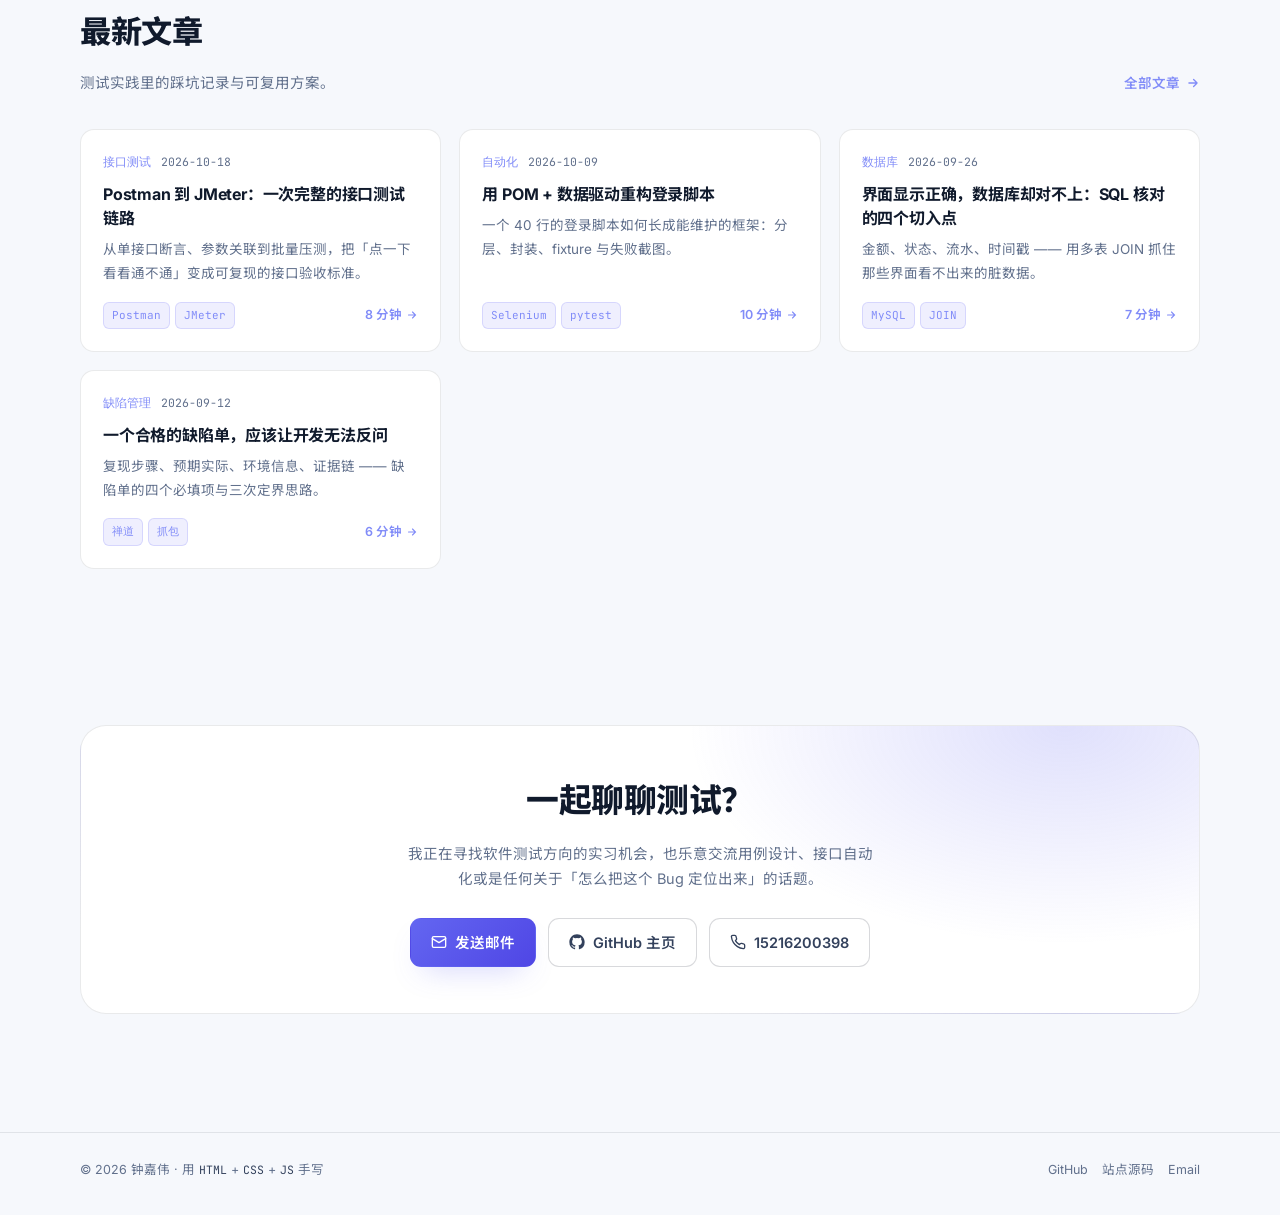
==== commit bd257dda: "docs: 项目经历补充时间线（P2P 2025.09—2025.12 / ECSHOP 2026.03—2026.06）、Quick facts 增加软考初级证书" ====
--- a/index.html
+++ b/index.html
@@ -144,6 +144,7 @@
         <div class="info-row"><span>专业</span><b>区块链技术（本科）</b></div>
         <div class="info-row"><span>届别</span><b>2027 届 · 2023.09 – 2027.07</b></div>
         <div class="info-row"><span>方向</span><b>功能 / 接口 / Web 自动化</b></div>
+        <div class="info-row"><span>证书</span><b>信息处理技术员（软考初级）</b></div>
         <div class="info-row"><span>邮箱</span><b>15216200398@163.com</b></div>
         <div class="info-row"><span>电话</span><b>152-1620-0398</b></div>
         <div class="info-row"><span>GitHub</span><b>@zhongjiawei-dev</b></div>
@@ -233,7 +234,7 @@
         <div class="project__head">
           <div>
             <h3>P2P 借贷系统</h3>
-            <p class="project__sub">金融 Web 项目 · 功能 + 接口 + 数据库测试</p>
+            <p class="project__sub">2025.09 — 2025.12 · 金融 Web 项目 · 功能 + 接口 + 数据库测试</p>
           </div>
           <span class="project__badge">Full-stack QA</span>
         </div>
@@ -254,7 +255,7 @@
         <div class="project__head">
           <div>
             <h3>ECSHOP 电商后台</h3>
-            <p class="project__sub">Web 自动化测试实战 · Python · Selenium · pytest</p>
+            <p class="project__sub">2026.03 — 2026.06 · Web 自动化测试实战 · Python · Selenium · pytest</p>
           </div>
           <span class="project__badge">Automation</span>
         </div>
@@ -275,7 +276,7 @@
         <div class="project__head">
           <div>
             <h3>个人主页 &amp; 博客</h3>
-            <p class="project__sub">开源作品 · GitHub Profile + 静态博客站点</p>
+            <p class="project__sub">2026.10 起 · 开源作品 · GitHub Profile + 静态博客站点</p>
           </div>
           <span class="project__badge">Open source</span>
         </div>
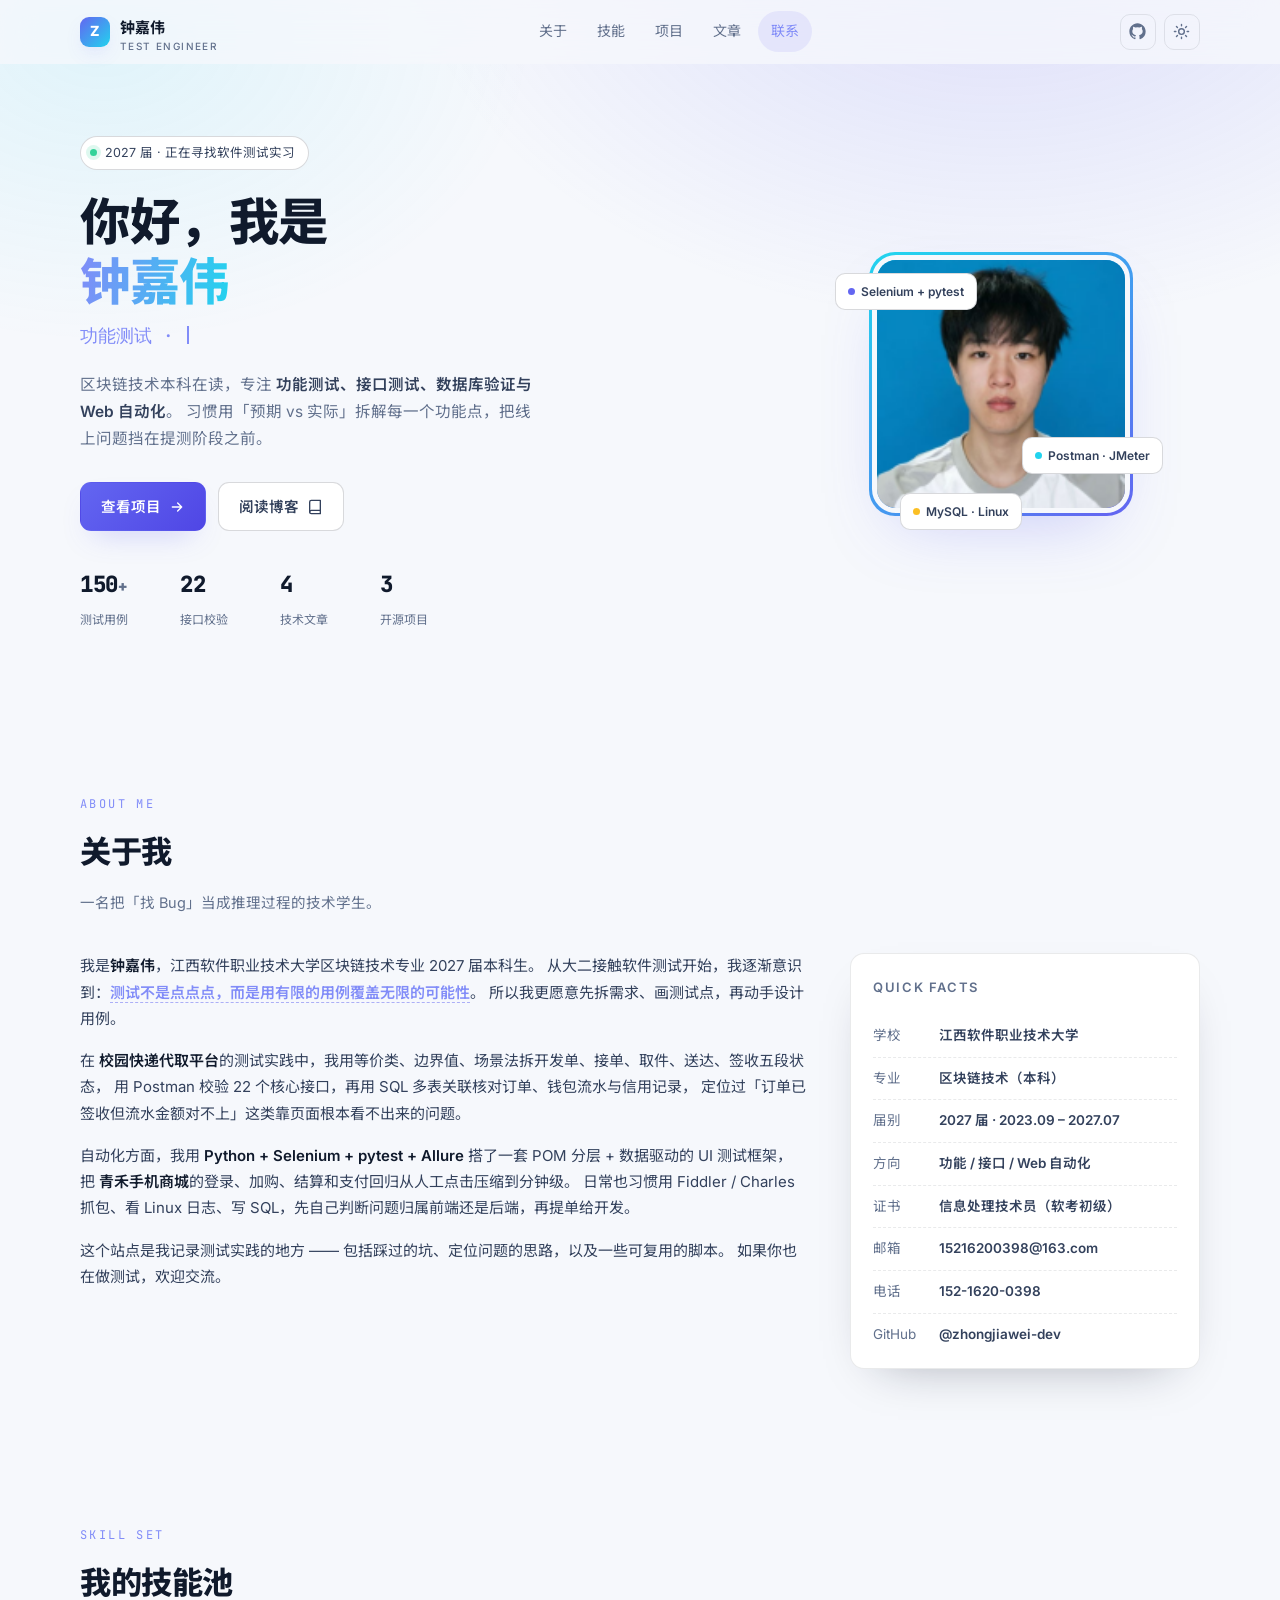
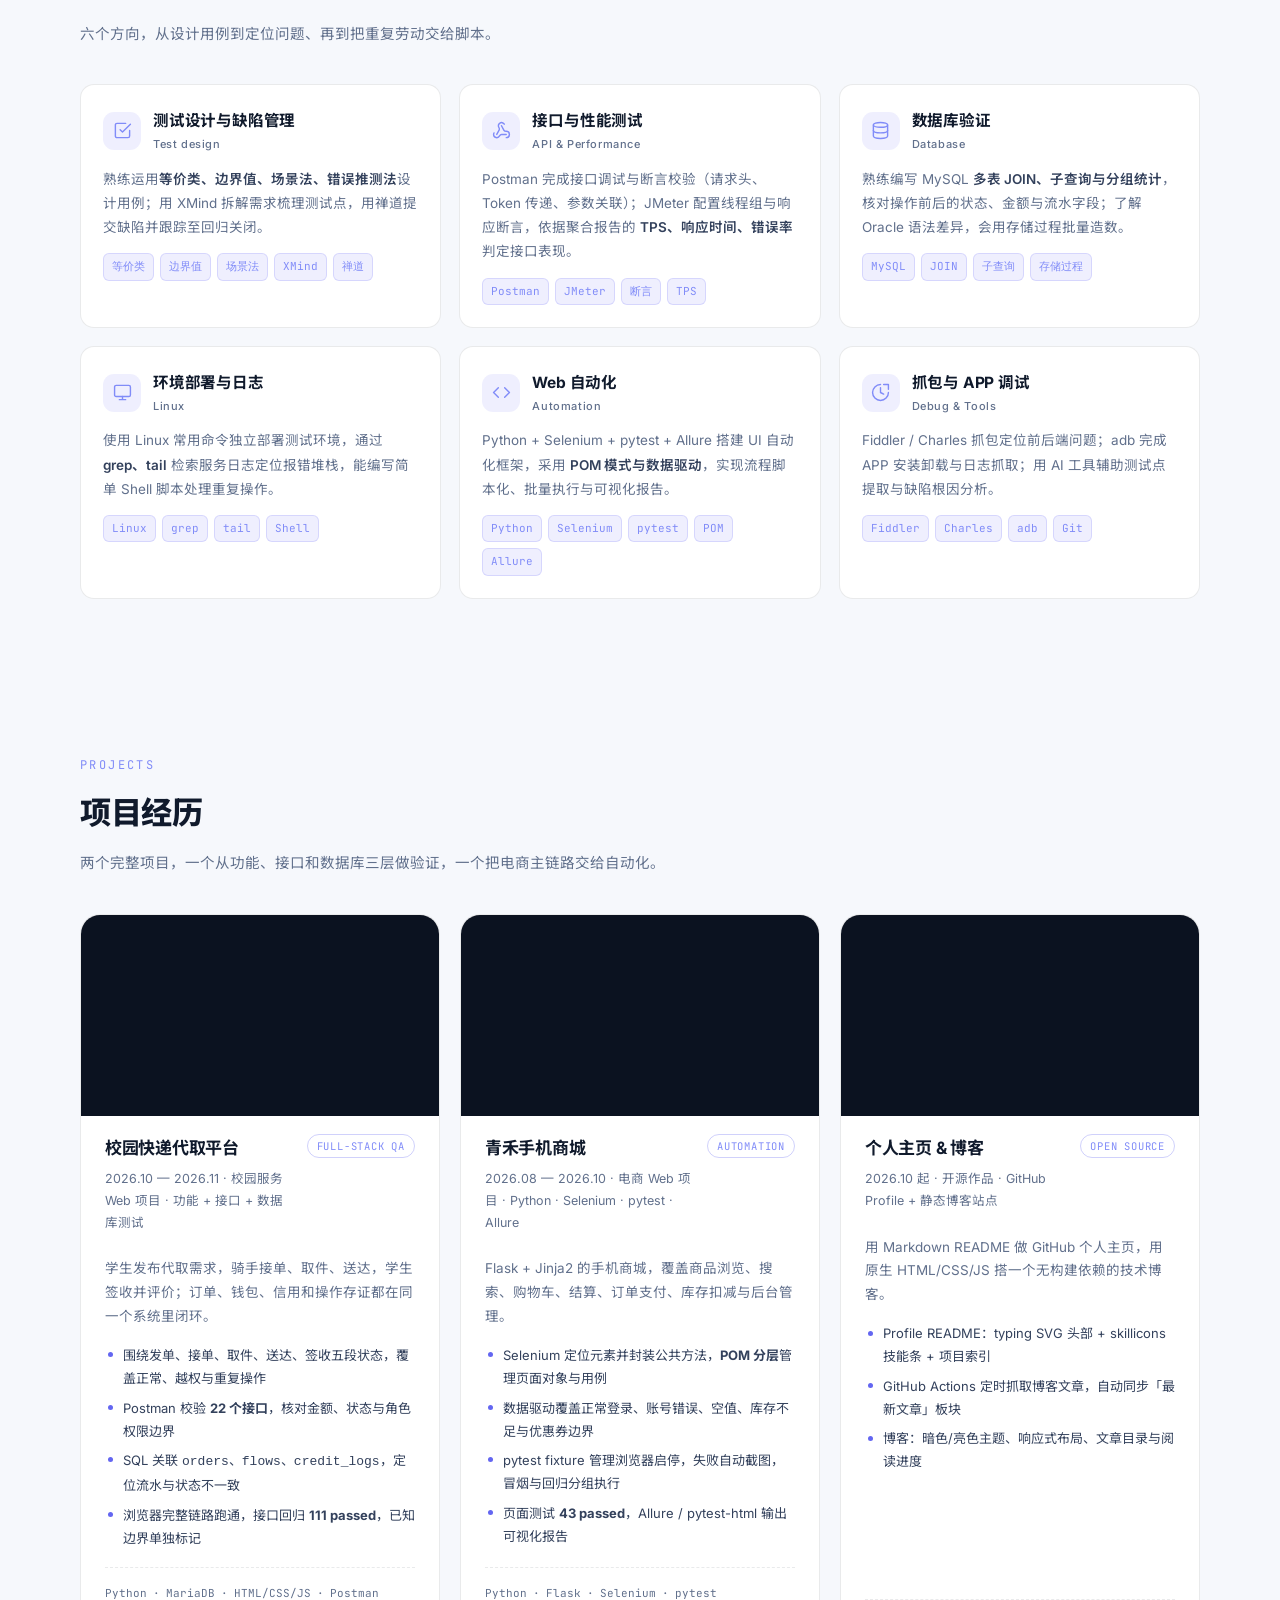
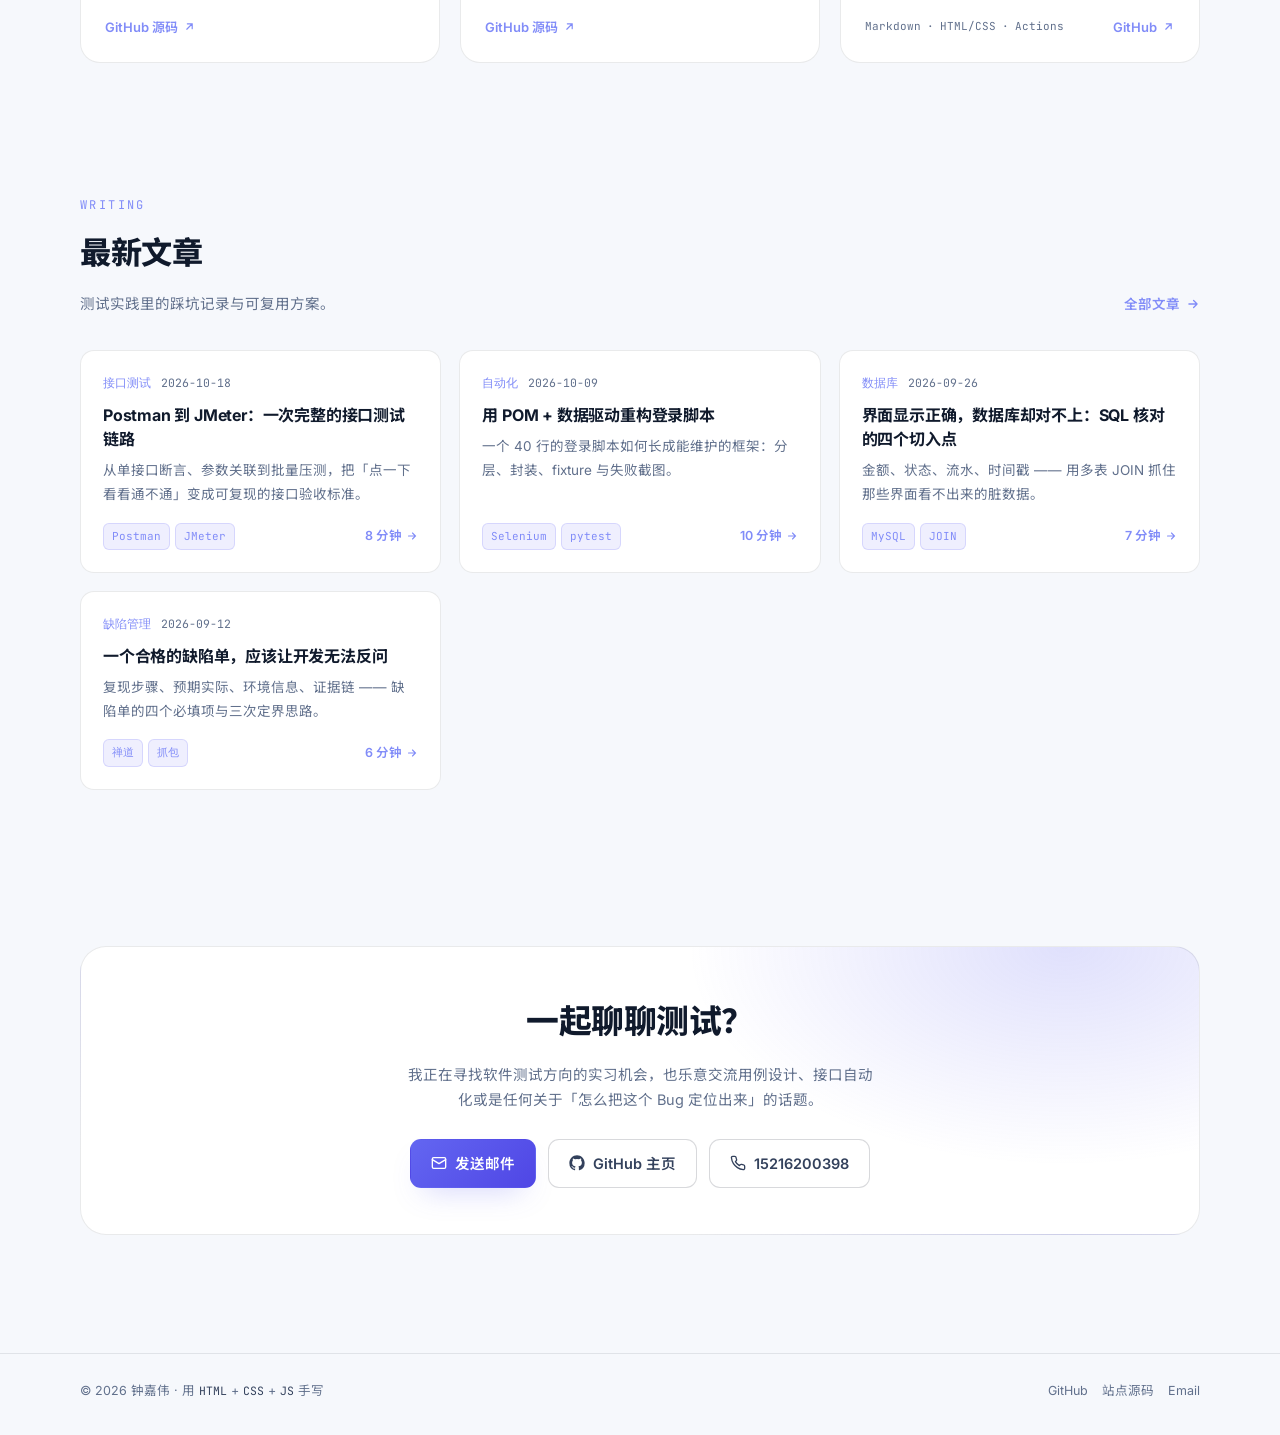
==== commit 0696a84c: "content: replace old projects with campus and phone mall" ====
--- a/index.html
+++ b/index.html
@@ -88,10 +88,10 @@
         </a>
       </div>
       <div class="hero__facts">
-        <div class="fact"><b>60<span style="font-size:.7em">+</span></b><span>测试用例</span></div>
-        <div class="fact"><b>20<span style="font-size:.7em">+</span></b><span>接口校验</span></div>
+        <div class="fact"><b>150<span style="font-size:.7em">+</span></b><span>测试用例</span></div>
+        <div class="fact"><b>22</b><span>接口校验</span></div>
         <div class="fact"><b>4</b><span>技术文章</span></div>
-        <div class="fact"><b>2</b><span>开源项目</span></div>
+        <div class="fact"><b>3</b><span>开源项目</span></div>
       </div>
     </div>
 
@@ -123,13 +123,13 @@
           所以我更愿意先拆需求、画测试点，再动手设计用例。
         </p>
         <p>
-          在 <strong>P2P 借贷系统</strong>的测试实践中，我用等价类、边界值、场景法设计了 60+ 条用例，
-          用 Postman 校验 20+ 个核心接口，再用 MySQL 多表关联核对用户、标的、订单与流水表的金额一致性，
-          定位过「状态流转与流水不匹配」这类靠界面根本看不出来的问题。
+          在 <strong>校园快递代取平台</strong>的测试实践中，我用等价类、边界值、场景法拆开发单、接单、取件、送达、签收五段状态，
+          用 Postman 校验 22 个核心接口，再用 SQL 多表关联核对订单、钱包流水与信用记录，
+          定位过「订单已签收但流水金额对不上」这类靠页面根本看不出来的问题。
         </p>
         <p>
           自动化方面，我用 <strong>Python + Selenium + pytest + Allure</strong> 搭了一套 POM 分层 + 数据驱动的
-          UI 测试框架，把 ECSHOP 电商后台的登录回归从人工点击压缩到分钟级。
+          UI 测试框架，把 <strong>青禾手机商城</strong>的登录、加购、结算和支付回归从人工点击压缩到分钟级。
           日常也习惯用 Fiddler / Charles 抓包、看 Linux 日志、写 SQL，先自己判断问题归属前端还是后端，再提单给开发。
         </p>
         <p>
@@ -226,53 +226,56 @@
     <div class="section__head reveal">
       <span class="section__kicker">Projects</span>
       <h2>项目经历</h2>
-      <p>两个完整的测试实践：一个是手工测试 + 接口 + 数据库的组合拳，一个是把回归交给脚本。</p>
+      <p>两个完整项目，一个从功能、接口和数据库三层做验证，一个把电商主链路交给自动化。</p>
     </div>
 
     <div class="projects__grid">
       <article class="project reveal">
+        <figure class="project__cover"><img src="assets/img/project-campus.png" alt="校园快递代取平台学生工作台" loading="lazy" decoding="async"></figure>
         <div class="project__head">
           <div>
-            <h3>P2P 借贷系统</h3>
-            <p class="project__sub">2025.09 — 2025.12 · 金融 Web 项目 · 功能 + 接口 + 数据库测试</p>
+            <h3>校园快递代取平台</h3>
+            <p class="project__sub">2026.10 — 2026.11 · 校园服务 Web 项目 · 功能 + 接口 + 数据库测试</p>
           </div>
           <span class="project__badge">Full-stack QA</span>
         </div>
-        <p class="desc">覆盖注册登录、借款申请、投标、还款、账户流水五大流程的金融 Web 系统。</p>
+        <p class="desc">学生发布代取需求，骑手接单、取件、送达，学生签收并评价；订单、钱包、信用和操作存证都在同一个系统里闭环。</p>
         <ul class="points">
-          <li>拆解需求梳理测试点，设计用例 <b>60+ 条</b>，覆盖主干流程与异常分支</li>
-          <li>Postman 校验 <b>20+ 个</b>核心接口，覆盖空值、越权、金额边界</li>
-          <li>MySQL 多表关联核对流水，定位<b>金额与状态流转不一致</b>问题</li>
-          <li>禅道记录复现步骤与预期/实际结果，跟进回归形成闭环</li>
+          <li>围绕发单、接单、取件、送达、签收五段状态，覆盖正常、越权与重复操作</li>
+          <li>Postman 校验 <b>22 个接口</b>，核对金额、状态与角色权限边界</li>
+          <li>SQL 关联 <code>orders</code>、<code>flows</code>、<code>credit_logs</code>，定位流水与状态不一致</li>
+          <li>浏览器完整链路跑通，接口回归 <b>111 passed</b>，已知边界单独标记</li>
         </ul>
         <div class="project__foot">
-          <div class="project__stack"><span>Postman</span><span>·</span><span>JMeter</span><span>·</span><span>MySQL</span><span>·</span><span>禅道</span></div>
-          <a class="project__link" href="posts/api-test-postman-jmeter.html">测试笔记 <svg viewBox="0 0 24 24" fill="none" stroke="currentColor" stroke-width="2.2" stroke-linecap="round" stroke-linejoin="round"><path d="M5 12h14M13 6l6 6-6 6"/></svg></a>
+          <div class="project__stack"><span>Python</span><span>·</span><span>MariaDB</span><span>·</span><span>HTML/CSS/JS</span><span>·</span><span>Postman</span></div>
+          <a class="project__link" href="https://github.com/zhongjiawei-dev/campus-express-service" target="_blank" rel="noopener">GitHub 源码 <svg viewBox="0 0 24 24" fill="none" stroke="currentColor" stroke-width="2.2" stroke-linecap="round" stroke-linejoin="round"><path d="M7 17 17 7M8 7h9v9"/></svg></a>
         </div>
       </article>
 
       <article class="project reveal">
+        <figure class="project__cover"><img src="assets/img/project-phone.png" alt="青禾手机商城首页" loading="lazy" decoding="async"></figure>
         <div class="project__head">
           <div>
-            <h3>ECSHOP 电商后台</h3>
-            <p class="project__sub">2026.03 — 2026.06 · Web 自动化测试实战 · Python · Selenium · pytest</p>
+            <h3>青禾手机商城</h3>
+            <p class="project__sub">2026.08 — 2026.10 · 电商 Web 项目 · Python · Selenium · pytest · Allure</p>
           </div>
           <span class="project__badge">Automation</span>
         </div>
-        <p class="desc">基于 ECSHOP 电商后台搭建 UI 自动化测试框架，把登录等核心流程由人工回归转为脚本执行。</p>
+        <p class="desc">Flask + Jinja2 的手机商城，覆盖商品浏览、搜索、购物车、结算、订单支付、库存扣减与后台管理。</p>
         <ul class="points">
           <li>Selenium 定位元素并封装公共方法，<b>POM 分层</b>管理页面对象与用例</li>
-          <li>数据驱动批量校验多组账号，覆盖正常 / 账号错误 / 为空场景</li>
-          <li>pytest fixture 管理浏览器启停，标记冒烟与回归用例一键执行</li>
-          <li>Allure / pytest-html 可视化报告，回归耗时降至<b>分钟级</b></li>
+          <li>数据驱动覆盖正常登录、账号错误、空值、库存不足与优惠券边界</li>
+          <li>pytest fixture 管理浏览器启停，失败自动截图，冒烟与回归分组执行</li>
+          <li>页面测试 <b>43 passed</b>，Allure / pytest-html 输出可视化报告</li>
         </ul>
         <div class="project__foot">
-          <div class="project__stack"><span>Python</span><span>·</span><span>Selenium</span><span>·</span><span>pytest</span><span>·</span><span>Allure</span></div>
-          <a class="project__link" href="posts/selenium-pom-framework.html">框架笔记 <svg viewBox="0 0 24 24" fill="none" stroke="currentColor" stroke-width="2.2" stroke-linecap="round" stroke-linejoin="round"><path d="M5 12h14M13 6l6 6-6 6"/></svg></a>
+          <div class="project__stack"><span>Python</span><span>·</span><span>Flask</span><span>·</span><span>Selenium</span><span>·</span><span>pytest</span></div>
+          <a class="project__link" href="https://github.com/zhongjiawei-dev/phone-mall-system" target="_blank" rel="noopener">GitHub 源码 <svg viewBox="0 0 24 24" fill="none" stroke="currentColor" stroke-width="2.2" stroke-linecap="round" stroke-linejoin="round"><path d="M7 17 17 7M8 7h9v9"/></svg></a>
         </div>
       </article>
 
       <article class="project reveal">
+        <figure class="project__cover"><img src="assets/img/og.png" alt="个人主页与博客封面" loading="lazy" decoding="async"></figure>
         <div class="project__head">
           <div>
             <h3>个人主页 &amp; 博客</h3>
--- a/assets/css/style.css
+++ b/assets/css/style.css
@@ -436,9 +436,24 @@
   border: 1px solid var(--border);
   border-radius: var(--radius-lg);
   background: var(--surface);
+  overflow: hidden;
   transition: transform 0.3s var(--ease), border-color 0.3s, box-shadow 0.3s;
 }
 .project:hover { transform: translateY(-5px); border-color: var(--border-strong); box-shadow: var(--shadow); }
+
+.project__cover {
+  margin: -24px -24px 18px;
+  aspect-ratio: 16 / 9;
+  overflow: hidden;
+  background: #0b1220;
+  border-bottom: 1px solid var(--border);
+}
+.project__cover img {
+  display: block;
+  width: 100%; height: 100%;
+  object-fit: cover;
+  object-position: center top;
+}
 
 .project__head { display: flex; align-items: flex-start; justify-content: space-between; gap: 14px; margin-bottom: 12px; }
 .project__badge {
